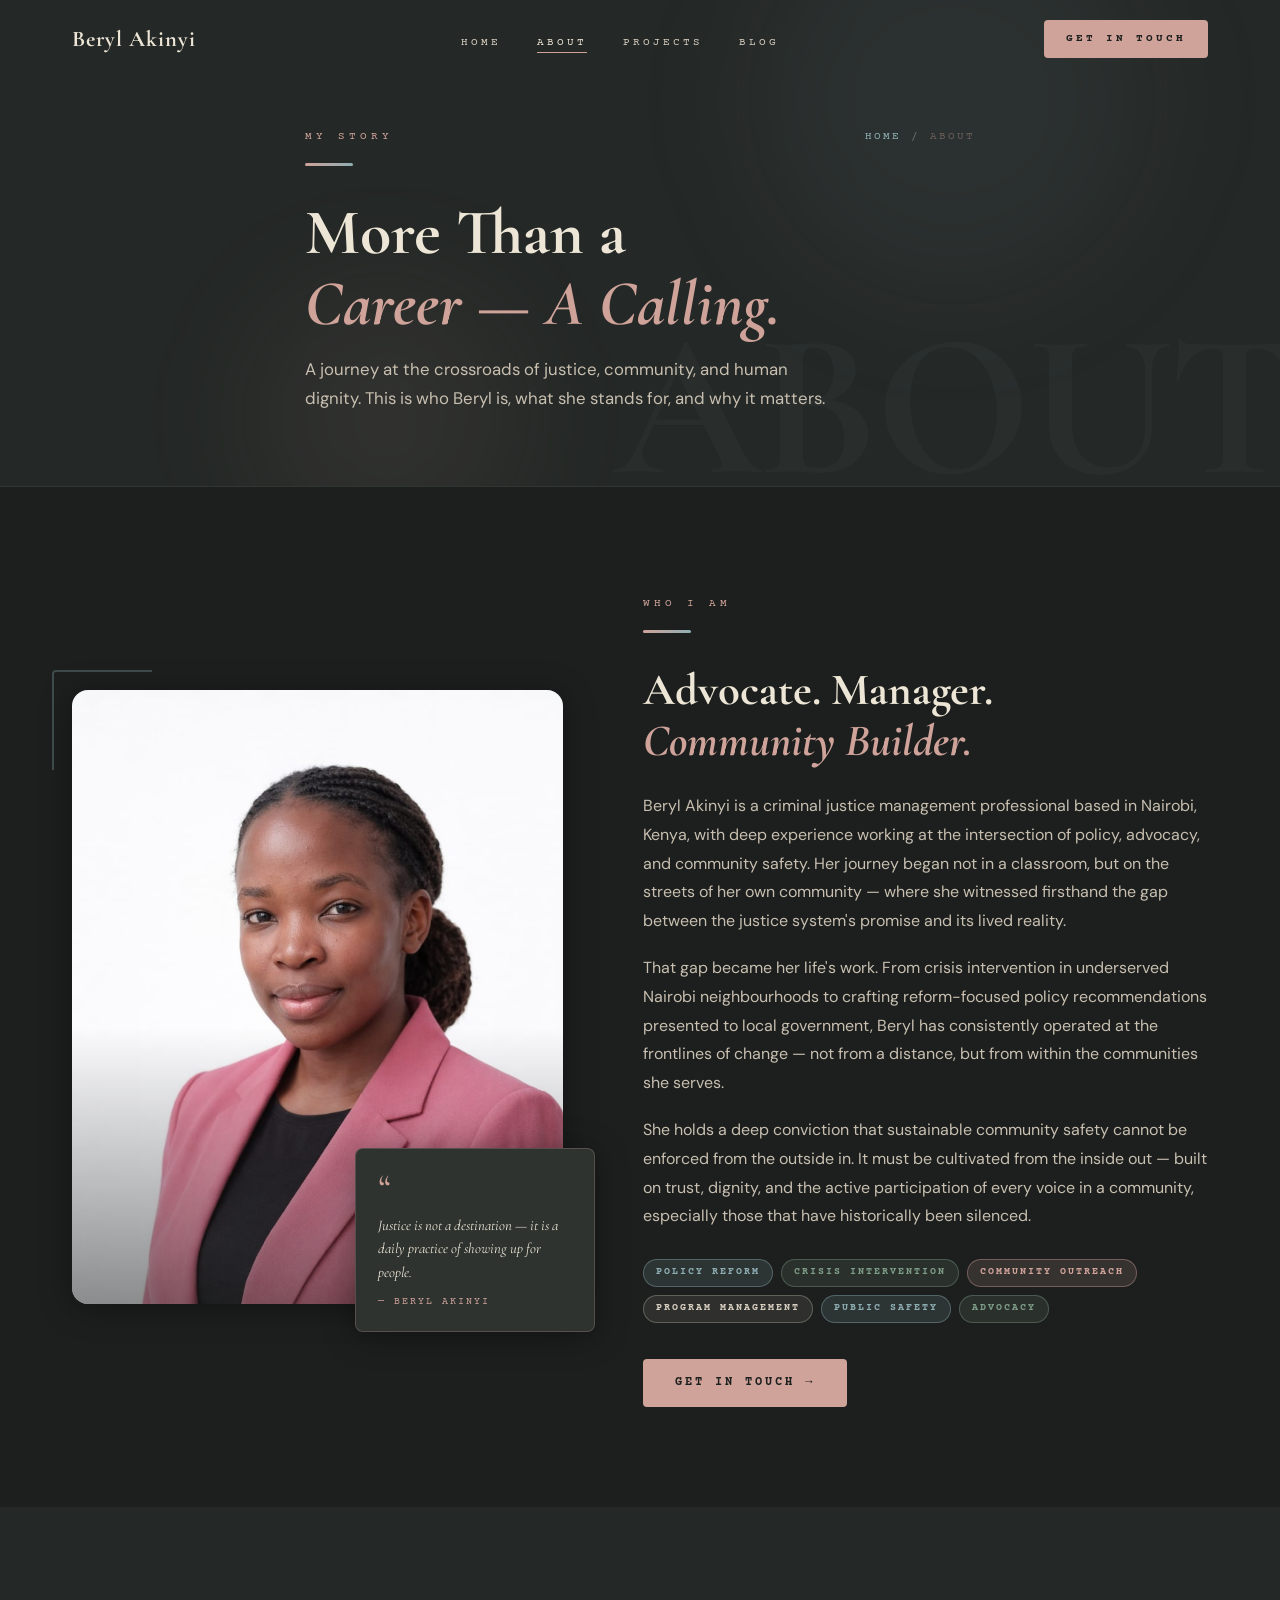
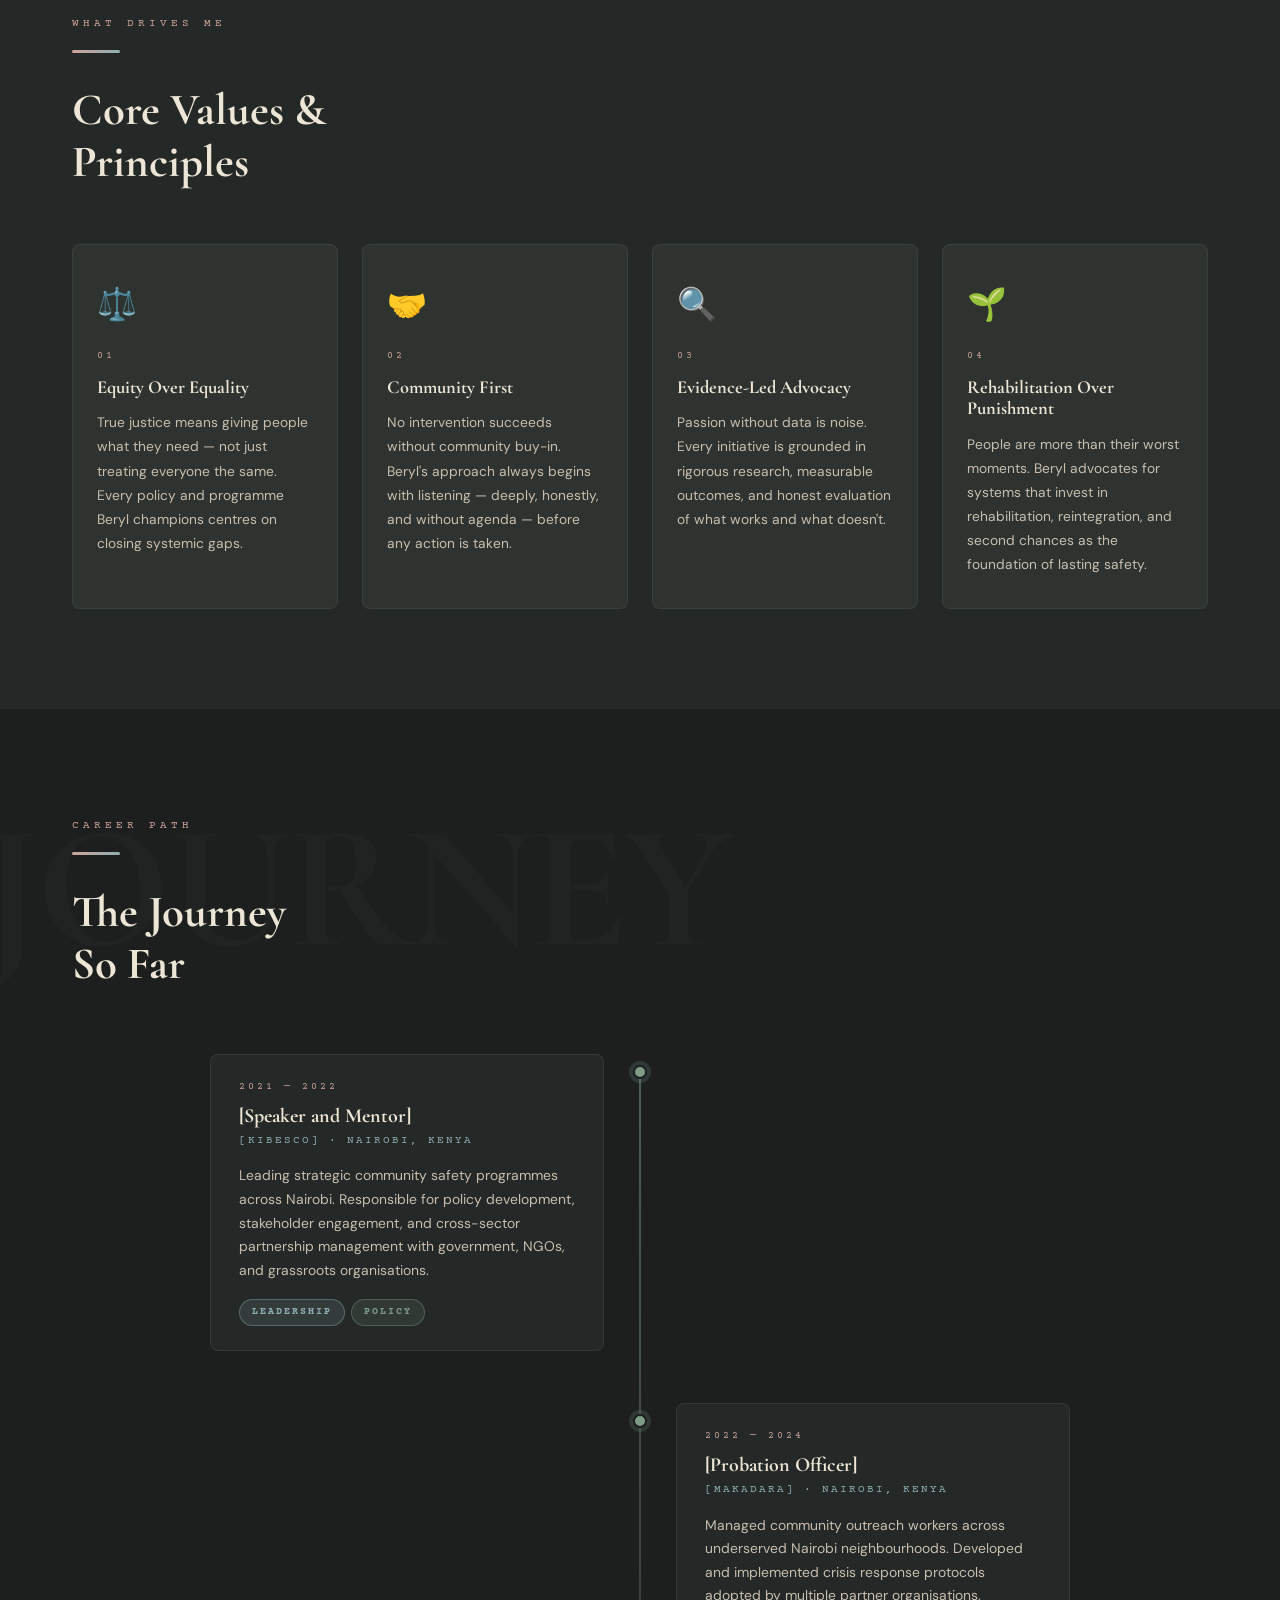
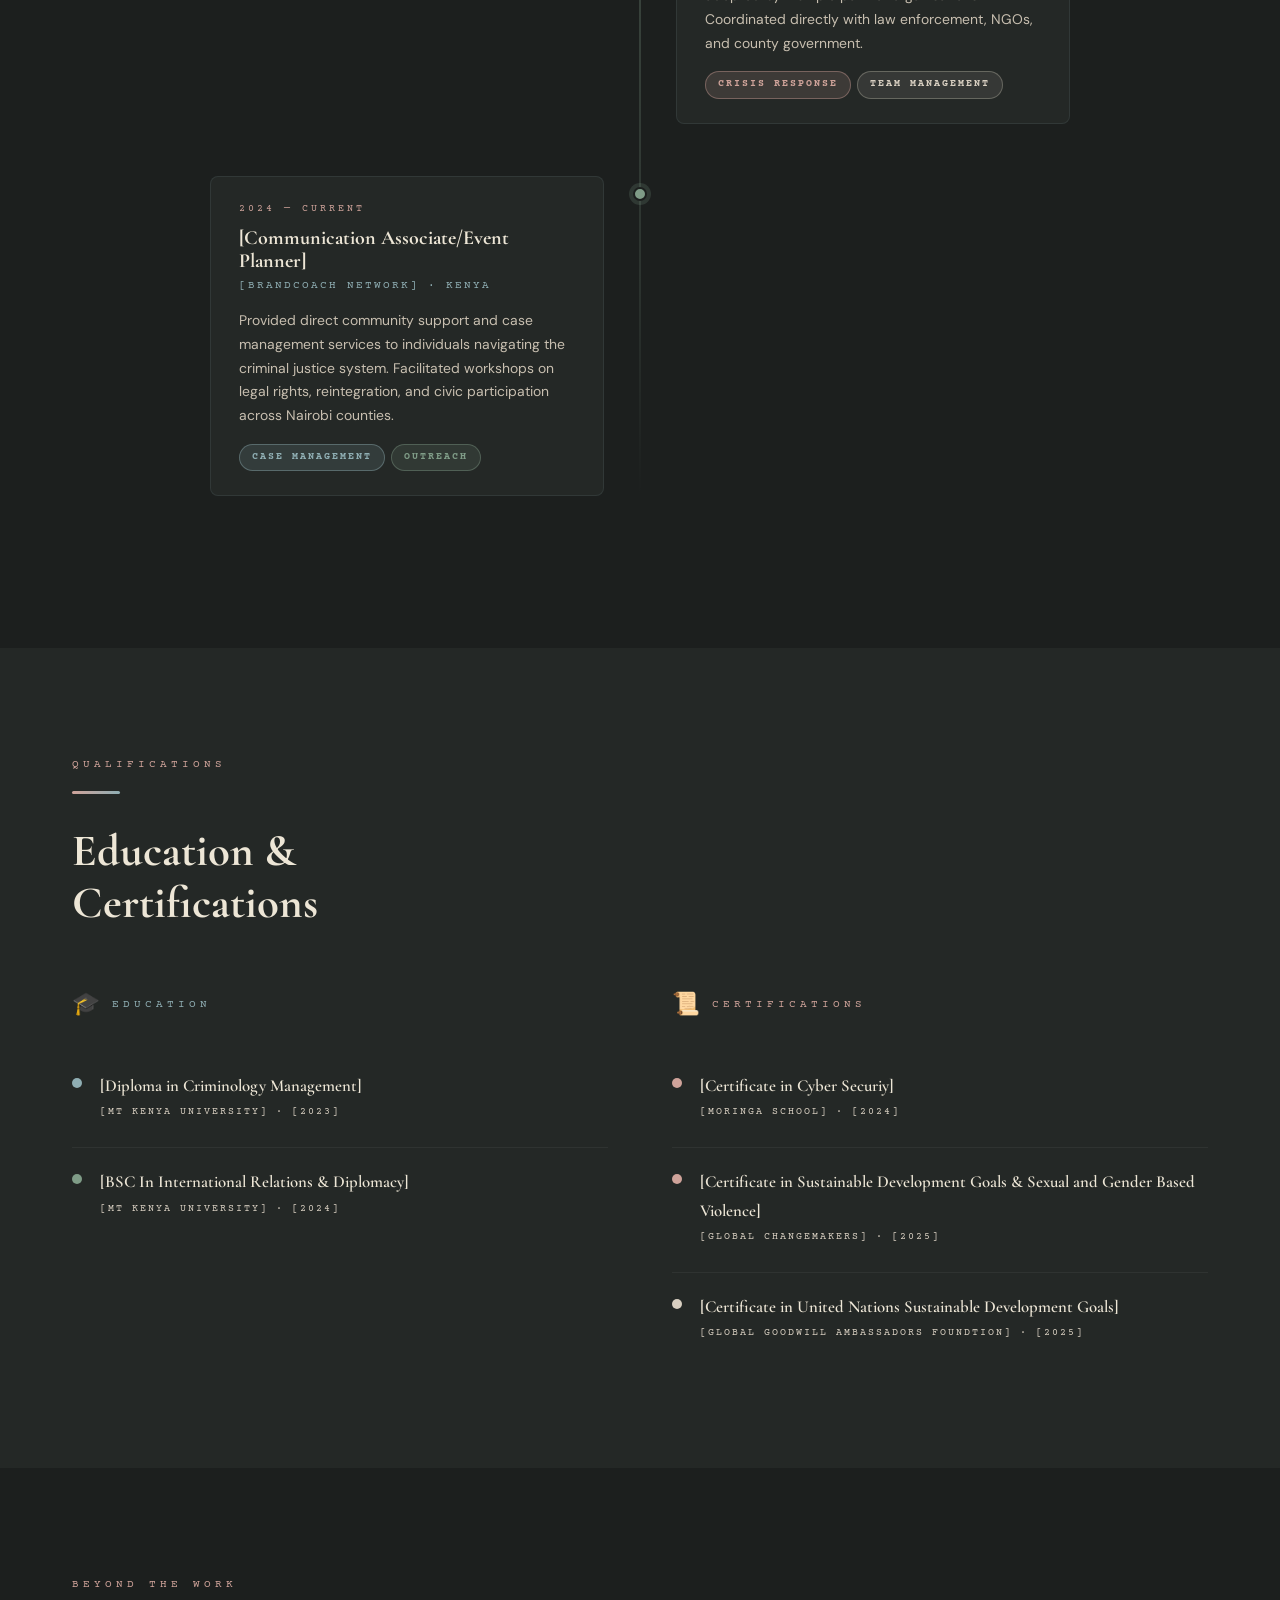
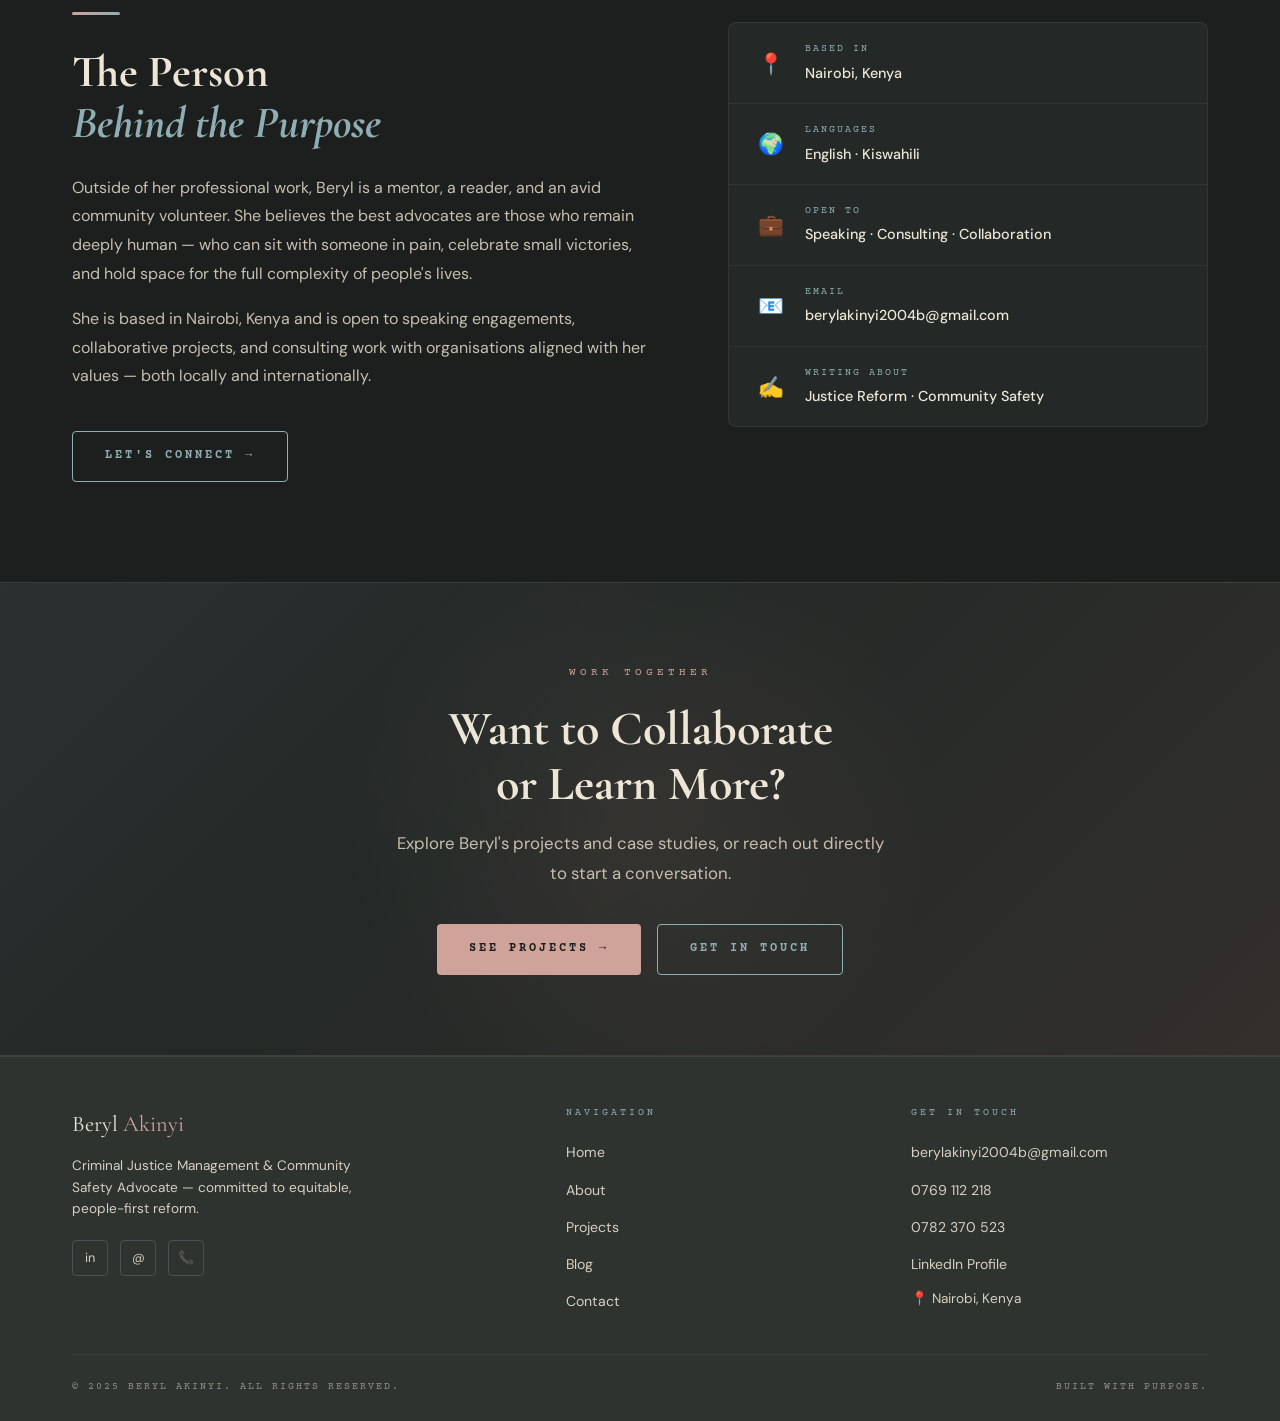
==== about.html @ 9bac338c "first commit" ====
<!DOCTYPE html>
<html lang="en">
<head>
  <meta charset="UTF-8" />
  <meta name="viewport" content="width=device-width, initial-scale=1.0"/>
  <title>About — Beryl Akinyi | Criminal Justice & Community Safety Advocate</title>
  <meta name="description" content="Learn about Beryl Akinyi — her story, mission, values, career journey, and dedication to criminal justice reform and community safety in Kenya."/>
  <link rel="stylesheet" href="style.css" />
  <link rel="stylesheet" href="about.css" />
</head>
<body>

  <nav class="navbar" id="navbar">
    <div class="container">
      <div class="navbar__inner">
        <a href="index.html" class="navbar__logo">Beryl Akinyi</a>
        <ul class="navbar__links">
          <li><a href="index.html">Home</a></li>
          <li><a href="about.html" class="active">About</a></li>
          <li><a href="projects.html">Projects</a></li>
          <li><a href="blog.html">Blog</a></li>
        </ul>
        <a href="contact.html" class="navbar__cta">Get In Touch</a>
        <div class="navbar__hamburger" id="hamburger" aria-label="Toggle menu">
          <span></span><span></span><span></span>
        </div>
      </div>
      <ul class="navbar__mobile" id="mobileMenu">
        <li><a href="index.html">Home</a></li>
        <li><a href="about.html">About</a></li>
        <li><a href="projects.html">Projects</a></li>
        <li><a href="blog.html">Blog</a></li>
        <li><a href="contact.html">Contact</a></li>
      </ul>
    </div>
  </nav>

  <!-- PAGE HERO -->
  <section class="page-hero">
    <div class="page-hero__bg-text" aria-hidden="true">ABOUT</div>
    <div class="container">
      <div class="page-hero__inner">
        <div class="page-hero__content">
          <span class="label">My Story</span>
          <div class="section-divider"></div>
          <h1 class="page-hero__title">More Than a<br/><em>Career — A Calling.</em></h1>
          <p class="page-hero__subtitle">A journey at the crossroads of justice, community, and human dignity. This is who Beryl is, what she stands for, and why it matters.</p>
        </div>
        <div class="page-hero__breadcrumb">
          <a href="index.html">Home</a>
          <span>/</span>
          <span class="active">About</span>
        </div>
      </div>
    </div>
    <div class="page-hero__orb page-hero__orb--1" aria-hidden="true"></div>
    <div class="page-hero__orb page-hero__orb--2" aria-hidden="true"></div>
  </section>

  <!-- BIO INTRO -->
  <section class="bio-intro">
    <div class="container">
      <div class="bio-intro__inner">
        <div class="bio-intro__visual reveal">
          <div class="bio-intro__img-wrap">
            <img src="Beryl.jpeg" alt="Beryl Akinyi — Criminal Justice & Community Safety Advocate" />
            <div class="bio-intro__img-overlay"></div>
          </div>
          <div class="bio-intro__quote-card">
            <div class="bio-intro__quote-icon">&ldquo;</div>
            <p>Justice is not a destination — it is a daily practice of showing up for people.</p>
            <div class="bio-intro__quote-attr">— Beryl Akinyi</div>
          </div>
          <div class="bio-intro__corner-accent" aria-hidden="true"></div>
        </div>

        <div class="bio-intro__text reveal reveal--delay-1">
          <span class="label">Who I Am</span>
          <div class="section-divider"></div>
          <h2>Advocate. Manager.<br/><em>Community Builder.</em></h2>
          <p>Beryl Akinyi is a criminal justice management professional based in Nairobi, Kenya, with deep experience working at the intersection of policy, advocacy, and community safety. Her journey began not in a classroom, but on the streets of her own community — where she witnessed firsthand the gap between the justice system's promise and its lived reality.</p>
          <p>That gap became her life's work. From crisis intervention in underserved Nairobi neighbourhoods to crafting reform-focused policy recommendations presented to local government, Beryl has consistently operated at the frontlines of change — not from a distance, but from within the communities she serves.</p>
          <p>She holds a deep conviction that sustainable community safety cannot be enforced from the outside in. It must be cultivated from the inside out — built on trust, dignity, and the active participation of every voice in a community, especially those that have historically been silenced.</p>
          <div class="bio-intro__tags">
            <span class="badge badge--blue">Policy Reform</span>
            <span class="badge badge--sage">Crisis Intervention</span>
            <span class="badge badge--rose">Community Outreach</span>
            <span class="badge badge--warm">Program Management</span>
            <span class="badge badge--blue">Public Safety</span>
            <span class="badge badge--sage">Advocacy</span>
          </div>
          <a href="contact.html" class="btn btn--primary">Get In Touch &rarr;</a>
        </div>
      </div>
    </div>
  </section>

  <!-- VALUES -->
  <section class="values-section">
    <div class="container">
      <div class="values-section__header reveal">
        <span class="label">What Drives Me</span>
        <div class="section-divider"></div>
        <h2>Core Values &amp;<br/>Principles</h2>
      </div>
      <div class="values-grid">
        <div class="value-card reveal">
          <div class="value-card__icon">⚖️</div>
          <div class="value-card__num">01</div>
          <h3 class="value-card__title">Equity Over Equality</h3>
          <p class="value-card__desc">True justice means giving people what they need — not just treating everyone the same. Every policy and programme Beryl champions centres on closing systemic gaps.</p>
        </div>
        <div class="value-card reveal reveal--delay-1">
          <div class="value-card__icon">🤝</div>
          <div class="value-card__num">02</div>
          <h3 class="value-card__title">Community First</h3>
          <p class="value-card__desc">No intervention succeeds without community buy-in. Beryl's approach always begins with listening — deeply, honestly, and without agenda — before any action is taken.</p>
        </div>
        <div class="value-card reveal reveal--delay-2">
          <div class="value-card__icon">🔍</div>
          <div class="value-card__num">03</div>
          <h3 class="value-card__title">Evidence-Led Advocacy</h3>
          <p class="value-card__desc">Passion without data is noise. Every initiative is grounded in rigorous research, measurable outcomes, and honest evaluation of what works and what doesn't.</p>
        </div>
        <div class="value-card reveal reveal--delay-3">
          <div class="value-card__icon">🌱</div>
          <div class="value-card__num">04</div>
          <h3 class="value-card__title">Rehabilitation Over Punishment</h3>
          <p class="value-card__desc">People are more than their worst moments. Beryl advocates for systems that invest in rehabilitation, reintegration, and second chances as the foundation of lasting safety.</p>
        </div>
      </div>
    </div>
  </section>

  <!-- TIMELINE -->
  <section class="timeline-section">
    <div class="timeline-section__bg-text" aria-hidden="true">JOURNEY</div>
    <div class="container">
      <div class="timeline-section__header reveal">
        <span class="label">Career Path</span>
        <div class="section-divider"></div>
        <h2>The Journey<br/>So Far</h2>
      </div>
      <div class="timeline">
        <div class="timeline__item timeline__item--left reveal">
          <div class="timeline__dot"></div>
          <div class="timeline__card">
            <div class="timeline__year">2021 — 2022</div>
            <h3 class="timeline__role">[Speaker and Mentor]</h3>
            <div class="timeline__org">[KIBESCO] · Nairobi, Kenya</div>
            <p class="timeline__desc">Leading strategic community safety programmes across Nairobi. Responsible for policy development, stakeholder engagement, and cross-sector partnership management with government, NGOs, and grassroots organisations.</p>
            <div class="timeline__tags">
              <span class="badge badge--blue">Leadership</span>
              <span class="badge badge--sage">Policy</span>
            </div>
          </div>
        </div>
        <div class="timeline__item timeline__item--right reveal reveal--delay-1">
          <div class="timeline__dot"></div>
          <div class="timeline__card">
            <div class="timeline__year">2022 — 2024</div>
            <h3 class="timeline__role">[Probation Officer]</h3>
            <div class="timeline__org">[Makadara] · Nairobi, Kenya</div>
            <p class="timeline__desc">Managed community outreach workers across underserved Nairobi neighbourhoods. Developed and implemented crisis response protocols adopted by multiple partner organisations. Coordinated directly with law enforcement, NGOs, and county government.</p>
            <div class="timeline__tags">
              <span class="badge badge--rose">Crisis Response</span>
              <span class="badge badge--warm">Team Management</span>
            </div>
          </div>
        </div>
        <div class="timeline__item timeline__item--left reveal">
          <div class="timeline__dot"></div>
          <div class="timeline__card">
            <div class="timeline__year">2024 — current</div>
            <h3 class="timeline__role">[Communication Associate/Event Planner]</h3>
            <div class="timeline__org">[Brandcoach Network] · Kenya</div>
            <p class="timeline__desc">Provided direct community support and case management services to individuals navigating the criminal justice system. Facilitated workshops on legal rights, reintegration, and civic participation across Nairobi counties.</p>
            <div class="timeline__tags">
              <span class="badge badge--blue">Case Management</span>
              <span class="badge badge--sage">Outreach</span>
            </div>
          </div>
        </div>
      </div>
    </div>
  </section>

  <!-- EDUCATION & CERTIFICATIONS -->
  <section class="credentials-section">
    <div class="container">
      <div class="credentials-section__header reveal">
        <span class="label">Qualifications</span>
        <div class="section-divider"></div>
        <h2>Education &amp;<br/>Certifications</h2>
      </div>
      <div class="credentials-grid">
        <div class="credentials-col reveal">
          <div class="credentials-col__heading">
            <span class="credentials-col__icon">🎓</span>
            <span class="label label--blue">Education</span>
          </div>
          <div class="credentials-list">
            <div class="credential-item">
              <div class="credential-item__dot" style="background:var(--steel-blue)"></div>
              <div>
                <div class="credential-item__title">[Diploma in Criminology Management]</div>
                <div class="credential-item__sub">[Mt Kenya University] &middot; [2023]</div>
              </div>
            </div>
            <div class="credential-item">
              <div class="credential-item__dot" style="background:var(--sage)"></div>
              <div>
                <div class="credential-item__title">[BSC In International Relations & Diplomacy]</div>
                <div class="credential-item__sub">[Mt Kenya University] &middot; [2024]</div>
              </div>
            </div>
          </div>
        </div>
        <div class="credentials-col reveal reveal--delay-1">
          <div class="credentials-col__heading">
            <span class="credentials-col__icon">📜</span>
            <span class="label label--rose">Certifications</span>
          </div>
          <div class="credentials-list">
            <div class="credential-item">
              <div class="credential-item__dot" style="background:var(--dusty-rose)"></div>
              <div>
                <div class="credential-item__title">[Certificate in Cyber Securiy]</div>
                <div class="credential-item__sub">[Moringa School] &middot; [2024]</div>
              </div>
            </div>
            <div class="credential-item">
              <div class="credential-item__dot" style="background:var(--dusty-rose)"></div>
              <div>
                <div class="credential-item__title">[Certificate in Sustainable Development Goals & Sexual and Gender Based Violence]</div>
                <div class="credential-item__sub">[Global Changemakers] &middot; [2025]</div>
              </div>
            </div>
            <div class="credential-item">
              <div class="credential-item__dot" style="background:var(--warm-gray)"></div>
              <div>
                <div class="credential-item__title">[Certificate in United Nations Sustainable Development Goals]</div>
                <div class="credential-item__sub">[Global Goodwill Ambassadors Foundtion] &middot; [2025]</div>
              </div>
            </div>
          </div>
        </div>
      </div>
    </div>
  </section>

  <!-- PERSONAL -->
  <section class="personal-section">
    <div class="container">
      <div class="personal-section__inner">
        <div class="personal-section__text reveal">
          <span class="label">Beyond the Work</span>
          <div class="section-divider"></div>
          <h2>The Person<br/><em>Behind the Purpose</em></h2>
          <p>Outside of her professional work, Beryl is a mentor, a reader, and an avid community volunteer. She believes the best advocates are those who remain deeply human — who can sit with someone in pain, celebrate small victories, and hold space for the full complexity of people's lives.</p>
          <p>She is based in Nairobi, Kenya and is open to speaking engagements, collaborative projects, and consulting work with organisations aligned with her values — both locally and internationally.</p>
          <a href="contact.html" class="btn btn--outline" style="margin-top:24px;">Let's Connect &rarr;</a>
        </div>
        <div class="personal-section__facts reveal reveal--delay-1">
          <div class="fact-item">
            <div class="fact-item__emoji">📍</div>
            <div>
              <div class="fact-item__label">Based In</div>
              <div class="fact-item__value">Nairobi, Kenya</div>
            </div>
          </div>
          <div class="fact-item">
            <div class="fact-item__emoji">🌍</div>
            <div>
              <div class="fact-item__label">Languages</div>
              <div class="fact-item__value">English · Kiswahili</div>
            </div>
          </div>
          <div class="fact-item">
            <div class="fact-item__emoji">💼</div>
            <div>
              <div class="fact-item__label">Open To</div>
              <div class="fact-item__value">Speaking · Consulting · Collaboration</div>
            </div>
          </div>
          <div class="fact-item">
            <div class="fact-item__emoji">📧</div>
            <div>
              <div class="fact-item__label">Email</div>
              <div class="fact-item__value">berylakinyi2004b@gmail.com</div>
            </div>
          </div>
          <div class="fact-item">
            <div class="fact-item__emoji">✍️</div>
            <div>
              <div class="fact-item__label">Writing About</div>
              <div class="fact-item__value">Justice Reform · Community Safety</div>
            </div>
          </div>
        </div>
      </div>
    </div>
  </section>

  
  <section class="cta-banner">
    <div class="container">
      <div class="reveal">
        <span class="label" style="display:block; margin-bottom:20px;">Work Together</span>
        <h2>Want to Collaborate<br/>or Learn More?</h2>
        <p>Explore Beryl's projects and case studies, or reach out directly to start a conversation.</p>
        <div class="cta-banner__actions">
          <a href="projects.html" class="btn btn--primary">See Projects &rarr;</a>
          <a href="contact.html" class="btn btn--outline">Get In Touch</a>
        </div>
      </div>
    </div>
  </section>

  <!-- FOOTER -->
  <footer class="footer">
    <div class="container">
      <div class="footer__inner">
        <div>
          <div class="footer__brand-name">Beryl <span style="color:var(--dusty-rose)">Akinyi</span></div>
          <p class="footer__brand-tagline">Criminal Justice Management &amp; Community Safety Advocate — committed to equitable, people-first reform.</p>
          <div class="footer__socials">
            <a href="https://linkedin.com/in/beryl-akinyi-a3930429b" target="_blank" rel="noopener" class="footer__social-link" aria-label="LinkedIn">in</a>
            <a href="mailto:berylakinyi2004b@gmail.com" class="footer__social-link" aria-label="Email">@</a>
            <a href="tel:+254769112218" class="footer__social-link" aria-label="Phone">📞</a>
          </div>
        </div>
        <div>
          <div class="footer__col-title">Navigation</div>
          <ul class="footer__links">
            <li><a href="index.html">Home</a></li>
            <li><a href="about.html">About</a></li>
            <li><a href="projects.html">Projects</a></li>
            <li><a href="blog.html">Blog</a></li>
            <li><a href="contact.html">Contact</a></li>
          </ul>
        </div>
        <div>
          <div class="footer__col-title">Get In Touch</div>
          <ul class="footer__links">
            <li><a href="mailto:berylakinyi2004b@gmail.com">berylakinyi2004b@gmail.com</a></li>
            <li><a href="tel:+254769112218">0769 112 218</a></li>
            <li><a href="tel:+254782370523">0782 370 523</a></li>
            <li><a href="https://linkedin.com/in/beryl-akinyi-a3930429b" target="_blank" rel="noopener">LinkedIn Profile</a></li>
            <li style="color:var(--warm-gray); font-size:0.85rem;">📍 Nairobi, Kenya</li>
          </ul>
        </div>
      </div>
      <div class="footer__bottom">
        <span class="footer__copy">&copy; 2025 Beryl Akinyi. All Rights Reserved.</span>
        <span class="footer__copy">Built with purpose.</span>
      </div>
    </div>
  </footer>

  <script src="script.js"></script>
</body>
</html>
---- style.css ----
@import url('https://fonts.googleapis.com/css2?family=Cormorant+Garamond:ital,wght@0,400;0,600;0,700;1,400;1,600&family=DM+Sans:wght@300;400;500;600&family=Courier+Prime:wght@400;700&display=swap');


:root {
  --steel-blue:  #8faeb3;
  --sage:        #7f9c87;
  --linen:       #ede6d6;
  --warm-gray:   #d8cfc1;
  --dusty-rose:  #cfa39a;
  --dark:        #1c1f1e;
  --dark-2:      #242826;
  --dark-3:      #2e3330;
  --text-body:   #c8bfb0;
  --text-light:  #ede6d6;
  --white:       #ffffff;

  --font-display: 'Cormorant Garamond', Georgia, serif;
  --font-body:    'DM Sans', sans-serif;
  --font-mono:    'Courier Prime', monospace;

  --radius-sm:   4px;
  --radius-md:   8px;
  --radius-lg:   16px;

  --shadow-card: 0 4px 32px rgba(0,0,0,0.35);
  --shadow-hover: 0 12px 48px rgba(0,0,0,0.5);

  --transition: all 0.3s cubic-bezier(0.4, 0, 0.2, 1);
  --transition-slow: all 0.6s cubic-bezier(0.4, 0, 0.2, 1);
}


*, *::before, *::after {
  box-sizing: border-box;
  margin: 0;
  padding: 0;
}

html {
  scroll-behavior: smooth;
  font-size: 16px;
}

body {
  font-family: var(--font-body);
  background-color: var(--dark);
  color: var(--text-body);
  line-height: 1.7;
  overflow-x: hidden;
}

img {
  max-width: 100%;
  display: block;
}

a {
  color: inherit;
  text-decoration: none;
}

ul {
  list-style: none;
}


h1, h2, h3, h4 {
  font-family: var(--font-display);
  color: var(--text-light);
  line-height: 1.15;
  font-weight: 700;
}

h1 { font-size: clamp(2.8rem, 6vw, 5rem); }
h2 { font-size: clamp(2rem, 4vw, 3rem); }
h3 { font-size: clamp(1.3rem, 2.5vw, 1.8rem); }
h4 { font-size: 1.1rem; }

p {
  font-size: 1rem;
  color: var(--text-body);
  line-height: 1.8;
}

.label {
  font-family: var(--font-mono);
  font-size: 0.7rem;
  letter-spacing: 4px;
  text-transform: uppercase;
  color: var(--dusty-rose);
}

.label--blue  { color: var(--steel-blue); }
.label--sage  { color: var(--sage); }
.label--rose  { color: var(--dusty-rose); }


.container {
  max-width: 1200px;
  margin: 0 auto;
  padding: 0 32px;
}

section {
  padding: 100px 0;
}


.btn {
  display: inline-flex;
  align-items: center;
  gap: 8px;
  padding: 14px 32px;
  border-radius: var(--radius-sm);
  font-family: var(--font-mono);
  font-size: 0.75rem;
  letter-spacing: 3px;
  text-transform: uppercase;
  font-weight: 700;
  cursor: pointer;
  transition: var(--transition);
  border: none;
  outline: none;
}

.btn--primary {
  background: var(--dusty-rose);
  color: var(--dark);
}
.btn--primary:hover {
  background: #c4907f;
  transform: translateY(-2px);
  box-shadow: 0 8px 24px rgba(207,163,154,0.35);
}

.btn--outline {
  background: transparent;
  color: var(--steel-blue);
  border: 1.5px solid var(--steel-blue);
}
.btn--outline:hover {
  background: rgba(143,174,179,0.1);
  transform: translateY(-2px);
  box-shadow: 0 8px 24px rgba(143,174,179,0.2);
}

.btn--ghost {
  background: transparent;
  color: var(--warm-gray);
  border: 1px solid rgba(216,207,193,0.3);
}
.btn--ghost:hover {
  border-color: var(--warm-gray);
  color: var(--linen);
}


.badge {
  display: inline-block;
  padding: 4px 12px;
  border-radius: 20px;
  font-family: var(--font-mono);
  font-size: 0.65rem;
  letter-spacing: 2px;
  text-transform: uppercase;
  font-weight: 700;
}
.badge--blue  { background: rgba(143,174,179,0.15); color: var(--steel-blue); border: 1px solid rgba(143,174,179,0.4); }
.badge--sage  { background: rgba(127,156,135,0.15); color: var(--sage);       border: 1px solid rgba(127,156,135,0.4); }
.badge--rose  { background: rgba(207,163,154,0.15); color: var(--dusty-rose); border: 1px solid rgba(207,163,154,0.4); }
.badge--warm  { background: rgba(216,207,193,0.1);  color: var(--warm-gray);  border: 1px solid rgba(216,207,193,0.3); }


.section-divider {
  width: 48px;
  height: 3px;
  background: linear-gradient(90deg, var(--dusty-rose), var(--steel-blue));
  margin: 16px 0 32px;
  border-radius: 2px;
}


.navbar {
  position: fixed;
  top: 0;
  left: 0;
  right: 0;
  z-index: 1000;
  padding: 20px 0;
  transition: var(--transition);
}

.navbar.scrolled {
  background: rgba(28,31,30,0.95);
  backdrop-filter: blur(16px);
  -webkit-backdrop-filter: blur(16px);
  padding: 14px 0;
  border-bottom: 1px solid rgba(143,174,179,0.12);
  box-shadow: 0 4px 32px rgba(0,0,0,0.3);
}

.navbar__inner {
  display: flex;
  align-items: center;
  justify-content: space-between;
}

.navbar__logo {
  font-family: var(--font-display);
  font-size: 1.4rem;
  font-weight: 700;
  color: var(--linen);
  letter-spacing: 1px;
}

.navbar__logo span {
  color: var(--dusty-rose);
}

.navbar__links {
  display: flex;
  align-items: center;
  gap: 36px;
}

.navbar__links a {
  font-family: var(--font-mono);
  font-size: 0.7rem;
  letter-spacing: 3px;
  text-transform: uppercase;
  color: var(--warm-gray);
  transition: var(--transition);
  position: relative;
}

.navbar__links a::after {
  content: '';
  position: absolute;
  bottom: -4px;
  left: 0;
  width: 0;
  height: 1px;
  background: var(--dusty-rose);
  transition: var(--transition);
}

.navbar__links a:hover,
.navbar__links a.active {
  color: var(--linen);
}

.navbar__links a:hover::after,
.navbar__links a.active::after {
  width: 100%;
}

.navbar__cta {
  font-family: var(--font-mono);
  font-size: 0.68rem;
  letter-spacing: 3px;
  text-transform: uppercase;
  color: var(--dark);
  background: var(--dusty-rose);
  padding: 10px 22px;
  border-radius: var(--radius-sm);
  transition: var(--transition);
  font-weight: 700;
}

.navbar__cta:hover {
  background: #c4907f;
  transform: translateY(-1px);
}


.navbar__hamburger {
  display: none;
  flex-direction: column;
  gap: 5px;
  cursor: pointer;
  padding: 4px;
}
.navbar__hamburger span {
  display: block;
  width: 24px;
  height: 2px;
  background: var(--linen);
  border-radius: 2px;
  transition: var(--transition);
}


.navbar__mobile {
  display: none;
  flex-direction: column;
  gap: 0;
  padding: 16px 0;
  border-top: 1px solid rgba(143,174,179,0.12);
  margin-top: 14px;
}

.navbar__mobile a {
  font-family: var(--font-mono);
  font-size: 0.75rem;
  letter-spacing: 3px;
  text-transform: uppercase;
  color: var(--warm-gray);
  padding: 14px 0;
  border-bottom: 1px solid rgba(255,255,255,0.05);
  transition: var(--transition);
}

.navbar__mobile a:hover { color: var(--linen); padding-left: 8px; }


.hero {
  min-height: 100vh;
  display: flex;
  align-items: center;
  position: relative;
  overflow: hidden;
  padding-top: 80px;
}


.hero::before {
  content: '';
  position: absolute;
  inset: 0;
  background:
    radial-gradient(ellipse 80% 60% at 70% 50%, rgba(143,174,179,0.12) 0%, transparent 60%),
    radial-gradient(ellipse 50% 80% at 30% 20%, rgba(127,156,135,0.08) 0%, transparent 50%),
    radial-gradient(ellipse 40% 40% at 80% 80%, rgba(207,163,154,0.1) 0%, transparent 50%),
    var(--dark);
  z-index: 0;
}


.hero::after {
  content: '';
  position: absolute;
  inset: 0;
  background-image: url("data:image/svg+xml,%3Csvg viewBox='0 0 256 256' xmlns='http://www.w3.org/2000/svg'%3E%3Cfilter id='noise'%3E%3CfeTurbulence type='fractalNoise' baseFrequency='0.9' numOctaves='4' stitchTiles='stitch'/%3E%3C/filter%3E%3Crect width='100%25' height='100%25' filter='url(%23noise)' opacity='0.04'/%3E%3C/svg%3E");
  opacity: 0.4;
  z-index: 0;
  pointer-events: none;
}

.hero__inner {
  display: grid;
  grid-template-columns: 1fr 1fr;
  align-items: center;
  gap: 64px;
  position: relative;
  z-index: 1;
  width: 100%;
}


.hero__content {
  animation: fadeSlideUp 0.9s ease both;
}

.hero__eyebrow {
  display: flex;
  align-items: center;
  gap: 12px;
  margin-bottom: 24px;
}

.hero__eyebrow-line {
  width: 40px;
  height: 1px;
  background: var(--dusty-rose);
}

.hero__name {
  font-family: var(--font-display);
  font-size: clamp(3rem, 6.5vw, 5.5rem);
  font-weight: 700;
  color: var(--linen);
  line-height: 1.05;
  margin-bottom: 12px;
  letter-spacing: -1px;
}

.hero__name em {
  font-style: italic;
  color: var(--dusty-rose);
}

.hero__title {
  font-family: var(--font-display);
  font-size: clamp(1rem, 2vw, 1.35rem);
  font-weight: 400;
  font-style: italic;
  color: var(--steel-blue);
  margin-bottom: 28px;
  letter-spacing: 0.5px;
}

.hero__desc {
  font-size: 1rem;
  color: var(--text-body);
  line-height: 1.85;
  max-width: 480px;
  margin-bottom: 40px;
}

.hero__actions {
  display: flex;
  gap: 16px;
  flex-wrap: wrap;
  margin-bottom: 48px;
}

.hero__stats {
  display: flex;
  gap: 36px;
  padding-top: 36px;
  border-top: 1px solid rgba(143,174,179,0.15);
}

.hero__stat-number {
  font-family: var(--font-display);
  font-size: 2rem;
  font-weight: 700;
  color: var(--linen);
  line-height: 1;
}

.hero__stat-label {
  font-family: var(--font-mono);
  font-size: 0.65rem;
  letter-spacing: 2px;
  color: var(--warm-gray);
  text-transform: uppercase;
  margin-top: 4px;
}


.hero__image-wrap {
  position: relative;
  animation: fadeSlideRight 1s 0.2s ease both;
}


.hero__image-wrap::before {
  content: '';
  position: absolute;
  top: -24px;
  right: -24px;
  width: 85%;
  height: 85%;
  border: 1.5px solid rgba(143,174,179,0.25);
  border-radius: var(--radius-lg);
  z-index: 0;
}


.hero__image-wrap::after {
  content: '';
  position: absolute;
  bottom: -32px;
  left: -32px;
  width: 70%;
  height: 70%;
  background: radial-gradient(ellipse, rgba(207,163,154,0.25) 0%, transparent 70%);
  z-index: 0;
  filter: blur(32px);
}

.hero__img-frame {
  position: relative;
  z-index: 1;
  border-radius: var(--radius-lg);
  overflow: hidden;
  aspect-ratio: 4/5;
  background: linear-gradient(
    135deg,
    rgba(143,174,179,0.3) 0%,
    rgba(127,156,135,0.2) 30%,
    rgba(207,163,154,0.25) 70%,
    rgba(143,174,179,0.15) 100%
  );
  box-shadow:
    0 32px 80px rgba(0,0,0,0.5),
    inset 0 0 0 1px rgba(255,255,255,0.06);
}

.hero__img-frame img {
  width: 100%;
  height: 100%;
  object-fit: cover;
  object-position: center top;
  mix-blend-mode: luminosity;
  opacity: 0.92;
  transition: var(--transition-slow);
}

.hero__img-frame:hover img {
  opacity: 1;
  mix-blend-mode: normal;
  transform: scale(1.02);
}


.hero__img-overlay {
  position: absolute;
  inset: 0;
  background: linear-gradient(
    to bottom,
    transparent 50%,
    rgba(28,31,30,0.6) 100%
  );
  z-index: 2;
  pointer-events: none;
}


.hero__card {
  position: absolute;
  bottom: 32px;
  left: -40px;
  z-index: 3;
  background: rgba(28,31,30,0.88);
  backdrop-filter: blur(20px);
  -webkit-backdrop-filter: blur(20px);
  border: 1px solid rgba(143,174,179,0.2);
  border-radius: var(--radius-md);
  padding: 16px 20px;
  min-width: 200px;
  box-shadow: var(--shadow-card);
  animation: fadeSlideUp 1s 0.5s ease both;
}

.hero__card-label {
  font-family: var(--font-mono);
  font-size: 0.6rem;
  letter-spacing: 3px;
  color: var(--dusty-rose);
  text-transform: uppercase;
  margin-bottom: 6px;
}

.hero__card-value {
  font-family: var(--font-display);
  font-size: 1.1rem;
  color: var(--linen);
  font-weight: 600;
}


.hero__badge-float {
  position: absolute;
  top: 24px;
  right: -20px;
  z-index: 3;
  background: var(--sage);
  color: var(--dark);
  font-family: var(--font-mono);
  font-size: 0.6rem;
  letter-spacing: 2px;
  text-transform: uppercase;
  font-weight: 700;
  padding: 8px 14px;
  border-radius: var(--radius-sm);
  box-shadow: 0 4px 20px rgba(127,156,135,0.4);
  animation: fadeSlideRight 1s 0.7s ease both;
}


.hero__scroll {
  position: absolute;
  bottom: 32px;
  left: 50%;
  transform: translateX(-50%);
  display: flex;
  flex-direction: column;
  align-items: center;
  gap: 8px;
  z-index: 2;
  animation: fadeIn 1s 1.2s ease both;
}

.hero__scroll span {
  font-family: var(--font-mono);
  font-size: 0.6rem;
  letter-spacing: 3px;
  color: var(--warm-gray);
  text-transform: uppercase;
  opacity: 0.6;
}

.hero__scroll-line {
  width: 1px;
  height: 48px;
  background: linear-gradient(to bottom, var(--steel-blue), transparent);
  animation: scrollPulse 2s ease-in-out infinite;
}


.about-preview {
  background: var(--dark-2);
  position: relative;
  overflow: hidden;
}

.about-preview::before {
  content: 'ABOUT';
  position: absolute;
  top: 40px;
  right: -20px;
  font-family: var(--font-display);
  font-size: 10rem;
  font-weight: 700;
  color: rgba(143,174,179,0.04);
  pointer-events: none;
  user-select: none;
  letter-spacing: -4px;
}

.about-preview__inner {
  display: grid;
  grid-template-columns: 1fr 1.2fr;
  gap: 80px;
  align-items: center;
}

.about-preview__img {
  position: relative;
}

.about-preview__img-box {
  border-radius: var(--radius-md);
  overflow: hidden;
  aspect-ratio: 3/4;
  background: linear-gradient(160deg, rgba(143,174,179,0.2), rgba(127,156,135,0.15), rgba(207,163,154,0.2));
  box-shadow: var(--shadow-card);
}

.about-preview__img-box img {
  width: 100%;
  height: 100%;
  object-fit: cover;
}

.about-preview__accent {
  position: absolute;
  bottom: -20px;
  right: -20px;
  width: 120px;
  height: 120px;
  border: 2px solid rgba(207,163,154,0.3);
  border-radius: var(--radius-md);
  z-index: -1;
}

.about-preview__content .label {
  margin-bottom: 16px;
}

.about-preview__content h2 {
  margin-bottom: 8px;
}

.about-preview__content p {
  margin-bottom: 20px;
}

.about-preview__tags {
  display: flex;
  flex-wrap: wrap;
  gap: 8px;
  margin: 24px 0 36px;
}


.stats-band {
  background: var(--dark-3);
  padding: 60px 0;
  border-top: 1px solid rgba(143,174,179,0.1);
  border-bottom: 1px solid rgba(143,174,179,0.1);
}

.stats-band__grid {
  display: grid;
  grid-template-columns: repeat(4, 1fr);
  gap: 40px;
  text-align: center;
}

.stats-band__item {
  position: relative;
}

.stats-band__item:not(:last-child)::after {
  content: '';
  position: absolute;
  right: 0;
  top: 20%;
  height: 60%;
  width: 1px;
  background: rgba(143,174,179,0.15);
}

.stats-band__number {
  font-family: var(--font-display);
  font-size: 3.2rem;
  font-weight: 700;
  color: var(--linen);
  line-height: 1;
  margin-bottom: 8px;
}

.stats-band__number span {
  color: var(--dusty-rose);
}

.stats-band__label {
  font-family: var(--font-mono);
  font-size: 0.65rem;
  letter-spacing: 3px;
  color: var(--warm-gray);
  text-transform: uppercase;
}


.featured-work {
  background: var(--dark);
}

.section-header {
  display: flex;
  align-items: flex-end;
  justify-content: space-between;
  margin-bottom: 56px;
  gap: 24px;
  flex-wrap: wrap;
}

.section-header__left .label {
  margin-bottom: 12px;
}

.project-grid {
  display: grid;
  grid-template-columns: 1.4fr 1fr;
  grid-template-rows: auto auto;
  gap: 24px;
}

.project-card {
  background: var(--dark-2);
  border: 1px solid rgba(143,174,179,0.1);
  border-radius: var(--radius-md);
  overflow: hidden;
  transition: var(--transition);
  cursor: pointer;
  position: relative;
}

.project-card:hover {
  border-color: rgba(143,174,179,0.3);
  transform: translateY(-4px);
  box-shadow: var(--shadow-hover);
}

.project-card--featured {
  grid-row: span 2;
}

.project-card__thumb {
  height: 220px;
  position: relative;
  overflow: hidden;
}

.project-card--featured .project-card__thumb {
  height: 320px;
}

.project-card__thumb-bg {
  width: 100%;
  height: 100%;
  display: flex;
  align-items: center;
  justify-content: center;
  font-size: 3rem;
  transition: var(--transition-slow);
}

.project-card:hover .project-card__thumb-bg {
  transform: scale(1.06);
}

.project-card__body {
  padding: 24px;
}

.project-card__meta {
  display: flex;
  align-items: center;
  gap: 10px;
  margin-bottom: 12px;
}

.project-card__title {
  font-family: var(--font-display);
  font-size: 1.3rem;
  color: var(--linen);
  font-weight: 700;
  margin-bottom: 10px;
  transition: var(--transition);
}

.project-card:hover .project-card__title {
  color: var(--steel-blue);
}

.project-card__desc {
  font-size: 0.88rem;
  color: var(--text-body);
  line-height: 1.7;
  margin-bottom: 16px;
}

.project-card__link {
  font-family: var(--font-mono);
  font-size: 0.68rem;
  letter-spacing: 3px;
  color: var(--dusty-rose);
  text-transform: uppercase;
  display: flex;
  align-items: center;
  gap: 8px;
  transition: var(--transition);
}

.project-card__link:hover {
  gap: 14px;
}


.blog-preview {
  background: var(--dark-2);
  position: relative;
}

.blog-preview::after {
  content: 'BLOG';
  position: absolute;
  bottom: -20px;
  left: -10px;
  font-family: var(--font-display);
  font-size: 9rem;
  font-weight: 700;
  color: rgba(127,156,135,0.04);
  pointer-events: none;
  user-select: none;
}

.blog-grid {
  display: grid;
  grid-template-columns: repeat(3, 1fr);
  gap: 24px;
}

.blog-card {
  background: var(--dark-3);
  border: 1px solid rgba(143,174,179,0.1);
  border-radius: var(--radius-md);
  overflow: hidden;
  transition: var(--transition);
}

.blog-card:hover {
  border-color: rgba(207,163,154,0.3);
  transform: translateY(-4px);
  box-shadow: var(--shadow-hover);
}

.blog-card__thumb {
  height: 160px;
  display: flex;
  align-items: center;
  justify-content: center;
  font-size: 2.4rem;
  position: relative;
  overflow: hidden;
}

.blog-card__body {
  padding: 20px;
}

.blog-card__meta {
  display: flex;
  justify-content: space-between;
  align-items: center;
  margin-bottom: 12px;
}

.blog-card__date {
  font-family: var(--font-mono);
  font-size: 0.62rem;
  letter-spacing: 2px;
  color: var(--warm-gray);
  text-transform: uppercase;
}

.blog-card__title {
  font-family: var(--font-display);
  font-size: 1.15rem;
  color: var(--linen);
  font-weight: 700;
  margin-bottom: 10px;
  line-height: 1.3;
  transition: var(--transition);
}

.blog-card:hover .blog-card__title {
  color: var(--steel-blue);
}

.blog-card__excerpt {
  font-size: 0.84rem;
  color: var(--text-body);
  line-height: 1.65;
  margin-bottom: 16px;
}

.blog-card__read {
  font-family: var(--font-mono);
  font-size: 0.62rem;
  letter-spacing: 3px;
  color: var(--dusty-rose);
  text-transform: uppercase;
  display: flex;
  align-items: center;
  gap: 6px;
  transition: var(--transition);
}

.blog-card:hover .blog-card__read {
  gap: 12px;
}


.skills-band {
  background: var(--dark);
  padding: 80px 0;
}

.skills-band__grid {
  display: grid;
  grid-template-columns: 1fr 1fr;
  gap: 64px;
  align-items: start;
}

.skill-item {
  margin-bottom: 20px;
}

.skill-item__top {
  display: flex;
  justify-content: space-between;
  align-items: center;
  margin-bottom: 8px;
}

.skill-item__name {
  font-family: var(--font-body);
  font-size: 0.9rem;
  color: var(--linen);
  font-weight: 500;
}

.skill-item__pct {
  font-family: var(--font-mono);
  font-size: 0.7rem;
  color: var(--warm-gray);
  letter-spacing: 1px;
}

.skill-item__bar {
  height: 4px;
  background: rgba(255,255,255,0.08);
  border-radius: 2px;
  overflow: hidden;
}

.skill-item__fill {
  height: 100%;
  border-radius: 2px;
  background: linear-gradient(90deg, var(--sage), var(--steel-blue));
  transition: width 1.2s cubic-bezier(0.4, 0, 0.2, 1);
  width: 0;
}


.cta-banner {
  background: linear-gradient(
    135deg,
    rgba(143,174,179,0.12) 0%,
    rgba(127,156,135,0.08) 40%,
    rgba(207,163,154,0.12) 100%
  );
  border-top: 1px solid rgba(143,174,179,0.15);
  border-bottom: 1px solid rgba(207,163,154,0.15);
  padding: 80px 0;
  text-align: center;
  position: relative;
  overflow: hidden;
}

.cta-banner::before {
  content: '';
  position: absolute;
  top: 50%;
  left: 50%;
  transform: translate(-50%, -50%);
  width: 600px;
  height: 600px;
  background: radial-gradient(circle, rgba(207,163,154,0.08) 0%, transparent 70%);
  pointer-events: none;
}

.cta-banner h2 {
  margin-bottom: 16px;
}

.cta-banner p {
  max-width: 500px;
  margin: 0 auto 36px;
  font-size: 1.05rem;
}

.cta-banner__actions {
  display: flex;
  gap: 16px;
  justify-content: center;
  flex-wrap: wrap;
}


.footer {
  background: var(--dark-3);
  border-top: 1px solid rgba(143,174,179,0.1);
  padding: 48px 0 24px;
}

.footer__inner {
  display: grid;
  grid-template-columns: 1.5fr 1fr 1fr;
  gap: 48px;
  padding-bottom: 40px;
  border-bottom: 1px solid rgba(255,255,255,0.06);
  margin-bottom: 24px;
}

.footer__brand-name {
  font-family: var(--font-display);
  font-size: 1.4rem;
  color: var(--linen);
  margin-bottom: 12px;
}

.footer__brand-tagline {
  font-size: 0.85rem;
  color: var(--warm-gray);
  line-height: 1.6;
  max-width: 280px;
  margin-bottom: 20px;
}

.footer__socials {
  display: flex;
  gap: 12px;
}

.footer__social-link {
  width: 36px;
  height: 36px;
  border: 1px solid rgba(143,174,179,0.25);
  border-radius: var(--radius-sm);
  display: flex;
  align-items: center;
  justify-content: center;
  font-size: 0.8rem;
  color: var(--warm-gray);
  transition: var(--transition);
}

.footer__social-link:hover {
  border-color: var(--steel-blue);
  color: var(--steel-blue);
  background: rgba(143,174,179,0.08);
}

.footer__col-title {
  font-family: var(--font-mono);
  font-size: 0.65rem;
  letter-spacing: 3px;
  text-transform: uppercase;
  color: var(--steel-blue);
  margin-bottom: 16px;
}

.footer__links {
  display: flex;
  flex-direction: column;
  gap: 10px;
}

.footer__links a {
  font-size: 0.88rem;
  color: var(--warm-gray);
  transition: var(--transition);
}

.footer__links a:hover {
  color: var(--linen);
  padding-left: 4px;
}

.footer__bottom {
  display: flex;
  justify-content: space-between;
  align-items: center;
  flex-wrap: wrap;
  gap: 12px;
}

.footer__copy {
  font-family: var(--font-mono);
  font-size: 0.65rem;
  letter-spacing: 2px;
  color: var(--warm-gray);
  opacity: 0.6;
  text-transform: uppercase;
}


@keyframes fadeSlideUp {
  from { opacity: 0; transform: translateY(32px); }
  to   { opacity: 1; transform: translateY(0); }
}

@keyframes fadeSlideRight {
  from { opacity: 0; transform: translateX(32px); }
  to   { opacity: 1; transform: translateX(0); }
}

@keyframes fadeIn {
  from { opacity: 0; }
  to   { opacity: 1; }
}

@keyframes scrollPulse {
  0%, 100% { opacity: 0.4; transform: scaleY(1); }
  50%       { opacity: 1;   transform: scaleY(1.15); }
}


.reveal {
  opacity: 0;
  transform: translateY(28px);
  transition: opacity 0.7s ease, transform 0.7s ease;
}

.reveal.visible {
  opacity: 1;
  transform: translateY(0);
}

.reveal--delay-1 { transition-delay: 0.1s; }
.reveal--delay-2 { transition-delay: 0.2s; }
.reveal--delay-3 { transition-delay: 0.3s; }


@media (max-width: 1024px) {
  .hero__inner {
    gap: 40px;
  }

  .project-grid {
    grid-template-columns: 1fr 1fr;
  }
  .project-card--featured {
    grid-row: auto;
    grid-column: span 2;
  }

  .about-preview__inner {
    grid-template-columns: 1fr 1fr;
    gap: 48px;
  }

  .stats-band__grid {
    grid-template-columns: repeat(2, 1fr);
    gap: 24px;
  }
  .stats-band__item:nth-child(2)::after { display: none; }
}

@media (max-width: 768px) {
  section { padding: 72px 0; }

  .container { padding: 0 20px; }

  .navbar__links,
  .navbar__cta { display: none; }

  .navbar__hamburger { display: flex; }

  .navbar__mobile.open { display: flex; }

  .hero__inner {
    grid-template-columns: 1fr;
    gap: 48px;
    text-align: center;
  }

  .hero__eyebrow { justify-content: center; }
  .hero__desc    { margin: 0 auto 40px; }
  .hero__actions { justify-content: center; }
  .hero__stats   { justify-content: center; }

  .hero__image-wrap { order: -1; max-width: 340px; margin: 0 auto; }
  .hero__card { left: 0; bottom: 20px; }
  .hero__badge-float { right: 0; }

  .about-preview__inner {
    grid-template-columns: 1fr;
  }

  .project-grid {
    grid-template-columns: 1fr;
  }
  .project-card--featured { grid-column: auto; }

  .blog-grid {
    grid-template-columns: 1fr;
  }

  .skills-band__grid {
    grid-template-columns: 1fr;
    gap: 40px;
  }

  .footer__inner {
    grid-template-columns: 1fr;
    gap: 32px;
  }

  .stats-band__grid {
    grid-template-columns: repeat(2, 1fr);
  }

  .section-header {
    flex-direction: column;
    align-items: flex-start;
  }
}

@media (max-width: 480px) {
  h1 { font-size: 2.4rem; }
  .hero__stats { flex-direction: column; gap: 20px; }
  .blog-grid { grid-template-columns: 1fr; }
  .stats-band__grid { grid-template-columns: 1fr; }
  .stats-band__item::after { display: none; }
}

.page-hero {
  min-height: 46vh;
  display: flex;
  align-items: flex-end;
  padding-top: 120px;
  padding-bottom: 72px;
  position: relative;
  overflow: hidden;
  background: var(--dark-2);
  border-bottom: 1px solid rgba(143,174,179,0.1);
}

.page-hero__bg-text {
  position: absolute;
  bottom: -24px;
  right: -16px;
  font-family: var(--font-display);
  font-size: clamp(6rem, 16vw, 14rem);
  font-weight: 700;
  color: rgba(143,174,179,0.05);
  letter-spacing: -4px;
  line-height: 1;
  pointer-events: none;
  user-select: none;
}

.page-hero__inner {
  display: flex;
  align-items: flex-end;
  justify-content: space-between;
  gap: 40px;
  flex-wrap: wrap;
  position: relative;
  z-index: 1;
}

.page-hero__content {
  animation: fadeSlideUp 0.8s ease both;
}

.page-hero__title {
  font-size: clamp(2.4rem, 5vw, 4rem);
  color: var(--linen);
  line-height: 1.1;
  margin-top: 8px;
  margin-bottom: 16px;
}

.page-hero__title em {
  font-style: italic;
  color: var(--dusty-rose);
}

.page-hero__subtitle {
  max-width: 520px;
  font-size: 1.05rem;
  color: var(--text-body);
  line-height: 1.75;
}

.page-hero__breadcrumb {
  display: flex;
  align-items: center;
  gap: 10px;
  font-family: var(--font-mono);
  font-size: 0.68rem;
  letter-spacing: 2px;
  text-transform: uppercase;
  color: var(--warm-gray);
  white-space: nowrap;
  align-self: flex-start;
  margin-top: 8px;
  animation: fadeIn 0.8s 0.3s ease both;
}

.page-hero__breadcrumb a {
  color: var(--steel-blue);
  transition: var(--transition);
}
.page-hero__breadcrumb a:hover { color: var(--linen); }
.page-hero__breadcrumb .active { color: var(--dusty-rose); }
.page-hero__breadcrumb span { opacity: 0.4; }


.page-hero__orb {
  position: absolute;
  border-radius: 50%;
  pointer-events: none;
  filter: blur(60px);
}
.page-hero__orb--1 {
  width: 400px; height: 400px;
  background: rgba(143,174,179,0.07);
  top: -100px; right: 10%;
}
.page-hero__orb--2 {
  width: 260px; height: 260px;
  background: rgba(207,163,154,0.08);
  bottom: -60px; left: 20%;
}



.bio-intro {
  padding: 100px 0;
  background: var(--dark);
}

.bio-intro__inner {
  display: grid;
  grid-template-columns: 1fr 1.15fr;
  gap: 80px;
  align-items: center;
}


.bio-intro__visual {
  position: relative;
}

.bio-intro__img-wrap {
  border-radius: var(--radius-lg);
  overflow: hidden;
  aspect-ratio: 4/5;
  background: linear-gradient(160deg,
    rgba(143,174,179,0.25),
    rgba(127,156,135,0.15),
    rgba(207,163,154,0.2)
  );
  box-shadow: var(--shadow-card);
  position: relative;
}

.bio-intro__img-wrap img {
  width: 100%;
  height: 100%;
  object-fit: cover;
  object-position: center top;
}

.bio-intro__img-overlay {
  position: absolute;
  inset: 0;
  background: linear-gradient(to bottom, transparent 55%, rgba(28,31,30,0.5) 100%);
}


.bio-intro__quote-card {
  position: absolute;
  bottom: -28px;
  right: -32px;
  background: var(--dark-3);
  border: 1px solid rgba(207,163,154,0.25);
  border-radius: var(--radius-md);
  padding: 20px 22px;
  max-width: 240px;
  box-shadow: var(--shadow-card);
  z-index: 2;
}

.bio-intro__quote-icon {
  font-family: var(--font-display);
  font-size: 2.4rem;
  color: var(--dusty-rose);
  line-height: 1;
  margin-bottom: 6px;
}

.bio-intro__quote-card p {
  font-family: var(--font-display);
  font-style: italic;
  font-size: 0.92rem;
  color: var(--linen);
  line-height: 1.6;
  margin-bottom: 10px;
}

.bio-intro__quote-attr {
  font-family: var(--font-mono);
  font-size: 0.6rem;
  letter-spacing: 2px;
  color: var(--dusty-rose);
  text-transform: uppercase;
}


.bio-intro__corner-accent {
  position: absolute;
  top: -20px;
  left: -20px;
  width: 100px;
  height: 100px;
  border-top: 2px solid rgba(143,174,179,0.3);
  border-left: 2px solid rgba(143,174,179,0.3);
  border-radius: var(--radius-sm) 0 0 0;
  z-index: 0;
}


.bio-intro__text h2 {
  font-size: clamp(1.8rem, 3.5vw, 2.8rem);
  margin-bottom: 24px;
}

.bio-intro__text h2 em {
  font-style: italic;
  color: var(--dusty-rose);
}

.bio-intro__text p {
  margin-bottom: 18px;
}

.bio-intro__tags {
  display: flex;
  flex-wrap: wrap;
  gap: 8px;
  margin: 28px 0 36px;
}



.values-section {
  background: var(--dark-2);
  padding: 100px 0;
}

.values-section__header {
  margin-bottom: 56px;
}

.values-section__header h2 {
  font-size: clamp(1.8rem, 3.5vw, 2.8rem);
}

.values-grid {
  display: grid;
  grid-template-columns: repeat(4, 1fr);
  gap: 24px;
}

.value-card {
  background: var(--dark-3);
  border: 1px solid rgba(143,174,179,0.1);
  border-radius: var(--radius-md);
  padding: 32px 24px;
  position: relative;
  overflow: hidden;
  transition: var(--transition);
}

.value-card:hover {
  border-color: rgba(143,174,179,0.3);
  transform: translateY(-4px);
  box-shadow: var(--shadow-hover);
}


.value-card::before {
  content: '';
  position: absolute;
  top: 0;
  left: 0;
  right: 0;
  height: 2px;
  background: linear-gradient(90deg, var(--steel-blue), var(--sage));
  transform: scaleX(0);
  transform-origin: left;
  transition: transform 0.4s ease;
}

.value-card:hover::before {
  transform: scaleX(1);
}

.value-card__icon {
  font-size: 2rem;
  margin-bottom: 16px;
}

.value-card__num {
  font-family: var(--font-mono);
  font-size: 0.65rem;
  letter-spacing: 3px;
  color: var(--dusty-rose);
  margin-bottom: 12px;
}

.value-card__title {
  font-family: var(--font-display);
  font-size: 1.15rem;
  color: var(--linen);
  margin-bottom: 12px;
  font-weight: 700;
}

.value-card__desc {
  font-size: 0.86rem;
  color: var(--text-body);
  line-height: 1.75;
}



.timeline-section {
  background: var(--dark);
  padding: 100px 0;
  position: relative;
  overflow: hidden;
}

.timeline-section__bg-text {
  position: absolute;
  top: 30px;
  left: -20px;
  font-family: var(--font-display);
  font-size: clamp(5rem, 14vw, 11rem);
  font-weight: 700;
  color: rgba(127,156,135,0.04);
  letter-spacing: -4px;
  pointer-events: none;
  user-select: none;
}

.timeline-section__header {
  margin-bottom: 64px;
}

.timeline-section__header h2 {
  font-size: clamp(1.8rem, 3.5vw, 2.8rem);
}

.timeline {
  position: relative;
  max-width: 860px;
  margin: 0 auto;
}


.timeline::before {
  content: '';
  position: absolute;
  top: 12px;
  bottom: 0;
  left: 50%;
  transform: translateX(-50%);
  width: 1px;
  background: linear-gradient(to bottom,
    var(--sage),
    rgba(127,156,135,0.3) 80%,
    transparent
  );
}

.timeline__item {
  display: flex;
  width: 100%;
  margin-bottom: 52px;
  position: relative;
}


.timeline__dot {
  position: absolute;
  top: 18px;
  left: 50%;
  transform: translate(-50%, -50%);
  width: 14px;
  height: 14px;
  border-radius: 50%;
  background: var(--sage);
  border: 2px solid var(--dark);
  box-shadow: 0 0 0 4px rgba(127,156,135,0.2);
  z-index: 2;
  transition: var(--transition);
}

.timeline__item:hover .timeline__dot {
  background: var(--dusty-rose);
  box-shadow: 0 0 0 6px rgba(207,163,154,0.25);
}


.timeline__item--left {
  justify-content: flex-start;
  padding-right: calc(50% + 36px);
}


.timeline__item--right {
  justify-content: flex-end;
  padding-left: calc(50% + 36px);
}

.timeline__card {
  background: var(--dark-2);
  border: 1px solid rgba(143,174,179,0.12);
  border-radius: var(--radius-md);
  padding: 24px 28px;
  width: 100%;
  transition: var(--transition);
}

.timeline__card:hover {
  border-color: rgba(143,174,179,0.3);
  box-shadow: var(--shadow-card);
}

.timeline__year {
  font-family: var(--font-mono);
  font-size: 0.65rem;
  letter-spacing: 3px;
  color: var(--dusty-rose);
  text-transform: uppercase;
  margin-bottom: 8px;
}

.timeline__role {
  font-family: var(--font-display);
  font-size: 1.25rem;
  color: var(--linen);
  font-weight: 700;
  margin-bottom: 4px;
}

.timeline__org {
  font-family: var(--font-mono);
  font-size: 0.68rem;
  letter-spacing: 2px;
  color: var(--steel-blue);
  text-transform: uppercase;
  margin-bottom: 14px;
}

.timeline__desc {
  font-size: 0.87rem;
  color: var(--text-body);
  line-height: 1.7;
  margin-bottom: 16px;
}

.timeline__tags {
  display: flex;
  flex-wrap: wrap;
  gap: 6px;
}



.credentials-section {
  background: var(--dark-2);
  padding: 100px 0;
}

.credentials-section__header {
  margin-bottom: 56px;
}

.credentials-section__header h2 {
  font-size: clamp(1.8rem, 3.5vw, 2.8rem);
}

.credentials-grid {
  display: grid;
  grid-template-columns: 1fr 1fr;
  gap: 64px;
}

.credentials-col__heading {
  display: flex;
  align-items: center;
  gap: 12px;
  margin-bottom: 28px;
}

.credentials-col__icon {
  font-size: 1.4rem;
}

.credentials-list {
  display: flex;
  flex-direction: column;
  gap: 0;
}

.credential-item {
  display: flex;
  gap: 18px;
  align-items: flex-start;
  padding: 20px 0;
  border-bottom: 1px solid rgba(255,255,255,0.05);
}

.credential-item:last-child {
  border-bottom: none;
}

.credential-item__dot {
  width: 10px;
  height: 10px;
  border-radius: 50%;
  margin-top: 6px;
  flex-shrink: 0;
}

.credential-item__title {
  font-family: var(--font-display);
  font-size: 1.05rem;
  color: var(--linen);
  font-weight: 600;
  margin-bottom: 4px;
}

.credential-item__sub {
  font-family: var(--font-mono);
  font-size: 0.62rem;
  letter-spacing: 2px;
  color: var(--warm-gray);
  text-transform: uppercase;
  margin-bottom: 6px;
}

.credential-item__note {
  font-size: 0.82rem;
  color: var(--text-body);
  line-height: 1.6;
}



.personal-section {
  background: var(--dark);
  padding: 100px 0;
}

.personal-section__inner {
  display: grid;
  grid-template-columns: 1.2fr 1fr;
  gap: 80px;
  align-items: center;
}

.personal-section__text h2 {
  font-size: clamp(1.8rem, 3.5vw, 2.8rem);
  margin-bottom: 24px;
}

.personal-section__text h2 em {
  font-style: italic;
  color: var(--steel-blue);
}

.personal-section__text p {
  margin-bottom: 16px;
}


.personal-section__facts {
  display: flex;
  flex-direction: column;
  gap: 0;
  background: var(--dark-2);
  border: 1px solid rgba(143,174,179,0.1);
  border-radius: var(--radius-md);
  overflow: hidden;
}

.fact-item {
  display: flex;
  align-items: center;
  gap: 16px;
  padding: 18px 24px;
  border-bottom: 1px solid rgba(255,255,255,0.05);
  transition: var(--transition);
}

.fact-item:last-child {
  border-bottom: none;
}

.fact-item:hover {
  background: rgba(143,174,179,0.05);
}

.fact-item__emoji {
  font-size: 1.3rem;
  flex-shrink: 0;
  width: 36px;
  text-align: center;
}

.fact-item__label {
  font-family: var(--font-mono);
  font-size: 0.6rem;
  letter-spacing: 2px;
  color: var(--steel-blue);
  text-transform: uppercase;
  margin-bottom: 3px;
}

.fact-item__value {
  font-size: 0.9rem;
  color: var(--linen);
  font-weight: 500;
}



@media (max-width: 1024px) {
  .values-grid {
    grid-template-columns: repeat(2, 1fr);
  }

  .bio-intro__inner {
    grid-template-columns: 1fr 1fr;
    gap: 48px;
  }
}

@media (max-width: 768px) {
  .page-hero__inner {
    flex-direction: column;
    align-items: flex-start;
    gap: 20px;
  }

  .bio-intro__inner {
    grid-template-columns: 1fr;
    gap: 56px;
  }

  .bio-intro__quote-card {
    right: 0;
    bottom: -20px;
    max-width: 200px;
  }

  .values-grid {
    grid-template-columns: 1fr 1fr;
  }

  
  .timeline::before {
    left: 16px;
  }

  .timeline__dot {
    left: 16px;
  }

  .timeline__item--left,
  .timeline__item--right {
    justify-content: flex-start;
    padding-left: 48px;
    padding-right: 0;
  }

  .credentials-grid {
    grid-template-columns: 1fr;
    gap: 40px;
  }

  .personal-section__inner {
    grid-template-columns: 1fr;
    gap: 40px;
  }
}

@media (max-width: 480px) {
  .values-grid {
    grid-template-columns: 1fr;
  }
}

.contact-hero {
  min-height: 54vh;
  display: flex;
  align-items: center;
  padding-top: 120px;
  padding-bottom: 80px;
  background: var(--dark-2);
  position: relative;
  overflow: hidden;
  border-bottom: 1px solid rgba(143,174,179,0.1);
}

.contact-hero__bg-text {
  position: absolute;
  bottom: -32px;
  right: -24px;
  font-family: var(--font-display);
  font-size: clamp(5rem, 15vw, 13rem);
  font-weight: 700;
  color: rgba(207,163,154,0.05);
  letter-spacing: -4px;
  pointer-events: none;
  user-select: none;
  line-height: 1;
}


.contact-hero__orb {
  position: absolute;
  border-radius: 50%;
  pointer-events: none;
  filter: blur(70px);
}
.contact-hero__orb--1 {
  width: 500px; height: 500px;
  background: rgba(143,174,179,0.06);
  top: -160px; right: 5%;
}
.contact-hero__orb--2 {
  width: 300px; height: 300px;
  background: rgba(207,163,154,0.07);
  bottom: -100px; left: 15%;
}
.contact-hero__orb--3 {
  width: 200px; height: 200px;
  background: rgba(127,156,135,0.06);
  top: 20%; left: 40%;
}

.contact-hero__inner {
  display: grid;
  grid-template-columns: 1.1fr 1fr;
  gap: 72px;
  align-items: center;
  position: relative;
  z-index: 1;
  width: 100%;
}

.contact-hero__content {
  animation: fadeSlideUp 0.8s ease both;
}

.contact-hero__title {
  font-size: clamp(2.2rem, 4.5vw, 3.8rem);
  color: var(--linen);
  line-height: 1.1;
  margin-top: 8px;
  margin-bottom: 20px;
}

.contact-hero__title em {
  font-style: italic;
  color: var(--dusty-rose);
}

.contact-hero__desc {
  max-width: 480px;
  font-size: 1.02rem;
  color: var(--text-body);
  line-height: 1.8;
  margin-bottom: 28px;
}


.contact-hero__availability {
  display: inline-flex;
  align-items: center;
  gap: 10px;
  background: rgba(127,156,135,0.12);
  border: 1px solid rgba(127,156,135,0.3);
  border-radius: 30px;
  padding: 8px 18px;
  font-family: var(--font-mono);
  font-size: 0.68rem;
  letter-spacing: 2px;
  color: var(--sage);
  text-transform: uppercase;
}

.contact-hero__availability-dot {
  width: 8px;
  height: 8px;
  border-radius: 50%;
  background: var(--sage);
  flex-shrink: 0;
  animation: availPulse 2s ease-in-out infinite;
}

@keyframes availPulse {
  0%, 100% { box-shadow: 0 0 0 0 rgba(127,156,135,0.5); }
  50%       { box-shadow: 0 0 0 6px rgba(127,156,135,0); }
}


.contact-hero__cards {
  display: flex;
  flex-direction: column;
  gap: 14px;
  animation: fadeSlideRight 0.9s 0.2s ease both;
}

.contact-quick-card {
  display: flex;
  align-items: center;
  gap: 16px;
  background: var(--dark-3);
  border: 1px solid rgba(143,174,179,0.12);
  border-radius: var(--radius-md);
  padding: 18px 20px;
  transition: var(--transition);
  cursor: pointer;
}

.contact-quick-card:hover {
  border-color: rgba(207,163,154,0.4);
  background: rgba(207,163,154,0.05);
  transform: translateX(4px);
  box-shadow: var(--shadow-card);
}

.contact-quick-card__icon {
  width: 44px;
  height: 44px;
  border-radius: var(--radius-sm);
  background: rgba(143,174,179,0.1);
  border: 1px solid rgba(143,174,179,0.2);
  display: flex;
  align-items: center;
  justify-content: center;
  font-size: 1rem;
  color: var(--steel-blue);
  font-family: var(--font-mono);
  font-weight: 700;
  flex-shrink: 0;
}

.contact-quick-card__label {
  font-family: var(--font-mono);
  font-size: 0.6rem;
  letter-spacing: 2px;
  text-transform: uppercase;
  color: var(--warm-gray);
  margin-bottom: 3px;
}

.contact-quick-card__value {
  font-size: 0.88rem;
  color: var(--linen);
  font-weight: 500;
}

.contact-quick-card__arrow {
  margin-left: auto;
  color: var(--dusty-rose);
  font-size: 1rem;
  opacity: 0;
  transform: translateX(-6px);
  transition: var(--transition);
}

.contact-quick-card:hover .contact-quick-card__arrow {
  opacity: 1;
  transform: translateX(0);
}



.contact-body {
  padding: 100px 0;
  background: var(--dark);
}

.contact-body__inner {
  display: grid;
  grid-template-columns: 1.3fr 1fr;
  gap: 72px;
  align-items: start;
}



.contact-form-wrap__header h2 {
  font-size: clamp(1.8rem, 3vw, 2.6rem);
  margin-bottom: 12px;
}

.contact-form-wrap__header h2 em {
  font-style: italic;
  color: var(--dusty-rose);
}

.contact-form-wrap__header p {
  margin-bottom: 0;
  font-size: 0.92rem;
  color: var(--text-body);
}

.contact-form {
  margin-top: 36px;
  display: flex;
  flex-direction: column;
  gap: 20px;
}

.form-row--2col {
  display: grid;
  grid-template-columns: 1fr 1fr;
  gap: 16px;
}

.form-group {
  display: flex;
  flex-direction: column;
  gap: 6px;
  position: relative;
}

.form-label {
  font-family: var(--font-mono);
  font-size: 0.65rem;
  letter-spacing: 2px;
  text-transform: uppercase;
  color: var(--warm-gray);
}

.form-required {
  color: var(--dusty-rose);
}

.form-input {
  background: var(--dark-2);
  border: 1px solid rgba(143,174,179,0.18);
  border-radius: var(--radius-sm);
  padding: 14px 16px;
  font-family: var(--font-body);
  font-size: 0.92rem;
  color: var(--linen);
  transition: var(--transition);
  outline: none;
  width: 100%;
  appearance: none;
  -webkit-appearance: none;
}

.form-input::placeholder {
  color: rgba(216,207,193,0.3);
}

.form-input:focus {
  border-color: var(--steel-blue);
  background: rgba(143,174,179,0.05);
  box-shadow: 0 0 0 3px rgba(143,174,179,0.1);
}

.form-input.error {
  border-color: var(--dusty-rose);
  box-shadow: 0 0 0 3px rgba(207,163,154,0.1);
}

.form-input.success {
  border-color: var(--sage);
}


.form-select-wrap {
  position: relative;
}

.form-select {
  cursor: pointer;
  padding-right: 40px;
}

.form-select option {
  background: var(--dark-2);
  color: var(--linen);
}

.form-select-arrow {
  position: absolute;
  right: 14px;
  top: 50%;
  transform: translateY(-50%);
  color: var(--steel-blue);
  font-size: 0.65rem;
  pointer-events: none;
}


.form-textarea {
  resize: vertical;
  min-height: 140px;
  line-height: 1.7;
}


.form-error {
  font-family: var(--font-mono);
  font-size: 0.6rem;
  letter-spacing: 1px;
  color: var(--dusty-rose);
  min-height: 14px;
}


.form-char-count {
  font-family: var(--font-mono);
  font-size: 0.6rem;
  letter-spacing: 1px;
  color: var(--warm-gray);
  opacity: 0.5;
  text-align: right;
  margin-top: 2px;
}


.form-submit {
  width: 100%;
  justify-content: center;
  padding: 16px;
  font-size: 0.78rem;
  position: relative;
  overflow: hidden;
}

.form-submit__loading {
  display: none;
}

.form-submit.loading .form-submit__text   { display: none; }
.form-submit.loading .form-submit__loading { display: block; }

.form-submit.loading {
  opacity: 0.7;
  pointer-events: none;
}


.form-success {
  display: none;
  flex-direction: column;
  align-items: center;
  text-align: center;
  padding: 60px 40px;
  background: var(--dark-2);
  border: 1px solid rgba(127,156,135,0.3);
  border-radius: var(--radius-md);
  margin-top: 36px;
  animation: fadeSlideUp 0.5s ease both;
}

.form-success.visible {
  display: flex;
}

.form-success__icon {
  width: 56px;
  height: 56px;
  border-radius: 50%;
  background: rgba(127,156,135,0.15);
  border: 2px solid var(--sage);
  display: flex;
  align-items: center;
  justify-content: center;
  font-size: 1.4rem;
  color: var(--sage);
  margin-bottom: 20px;
}

.form-success h3 {
  font-family: var(--font-display);
  font-size: 1.6rem;
  color: var(--linen);
  margin-bottom: 10px;
}

.form-success p {
  font-size: 0.9rem;
  color: var(--text-body);
  margin-bottom: 28px;
  max-width: 320px;
}



.contact-sidebar {
  position: sticky;
  top: 100px;
  display: flex;
  flex-direction: column;
  gap: 0;
}

.contact-sidebar__block {
  padding: 32px 0;
}

.contact-sidebar__divider {
  height: 1px;
  background: rgba(143,174,179,0.1);
}


.contact-expect-list {
  display: flex;
  flex-direction: column;
  gap: 20px;
  margin-top: 4px;
}

.contact-expect-item {
  display: flex;
  gap: 16px;
  align-items: flex-start;
}

.contact-expect-item__icon {
  width: 40px;
  height: 40px;
  border-radius: var(--radius-sm);
  display: flex;
  align-items: center;
  justify-content: center;
  font-size: 1rem;
  flex-shrink: 0;
}

.contact-expect-item__title {
  font-family: var(--font-body);
  font-size: 0.92rem;
  color: var(--linen);
  font-weight: 600;
  margin-bottom: 4px;
}

.contact-expect-item__desc {
  font-size: 0.82rem;
  color: var(--text-body);
  line-height: 1.65;
}


.contact-open-grid {
  display: grid;
  grid-template-columns: 1fr 1fr;
  gap: 10px;
  margin-top: 4px;
}

.contact-open-item {
  display: flex;
  align-items: center;
  gap: 8px;
  background: var(--dark-2);
  border: 1px solid rgba(143,174,179,0.1);
  border-radius: var(--radius-sm);
  padding: 10px 14px;
  font-size: 0.8rem;
  color: var(--warm-gray);
  transition: var(--transition);
}

.contact-open-item:hover {
  border-color: rgba(127,156,135,0.3);
  color: var(--linen);
  background: rgba(127,156,135,0.05);
}

.contact-open-item span {
  font-size: 1rem;
}


.contact-socials {
  display: flex;
  flex-direction: column;
  gap: 10px;
  margin-top: 4px;
}

.contact-social-btn {
  display: flex;
  align-items: center;
  gap: 14px;
  background: var(--dark-2);
  border: 1px solid rgba(143,174,179,0.12);
  border-radius: var(--radius-sm);
  padding: 14px 18px;
  font-size: 0.88rem;
  color: var(--warm-gray);
  transition: var(--transition);
  cursor: pointer;
}

.contact-social-btn:hover {
  border-color: rgba(207,163,154,0.35);
  color: var(--linen);
  background: rgba(207,163,154,0.05);
  transform: translateX(4px);
}

.contact-social-btn__icon {
  width: 32px;
  height: 32px;
  border-radius: var(--radius-sm);
  background: rgba(143,174,179,0.1);
  display: flex;
  align-items: center;
  justify-content: center;
  font-family: var(--font-mono);
  font-size: 0.75rem;
  font-weight: 700;
  color: var(--steel-blue);
  flex-shrink: 0;
}

.contact-social-btn__arrow {
  margin-left: auto;
  color: var(--dusty-rose);
  font-size: 0.9rem;
  opacity: 0;
  transition: var(--transition);
}

.contact-social-btn:hover .contact-social-btn__arrow {
  opacity: 1;
}


.navbar__cta.active-cta {
  background: var(--sage);
}



@media (max-width: 1024px) {
  .contact-hero__inner {
    grid-template-columns: 1fr 1fr;
    gap: 48px;
  }

  .contact-body__inner {
    grid-template-columns: 1fr;
    gap: 56px;
  }

  .contact-sidebar {
    position: static;
    display: grid;
    grid-template-columns: 1fr 1fr;
    gap: 0 48px;
  }

  .contact-sidebar__divider {
    display: none;
  }

  .contact-sidebar__block {
    padding: 0;
  }
}

@media (max-width: 768px) {
  .contact-hero__inner {
    grid-template-columns: 1fr;
    gap: 40px;
  }

  .form-row--2col {
    grid-template-columns: 1fr;
  }

  .contact-sidebar {
    grid-template-columns: 1fr;
    gap: 32px;
  }

  .contact-open-grid {
    grid-template-columns: 1fr 1fr;
  }
}

@media (max-width: 480px) {
  .contact-open-grid {
    grid-template-columns: 1fr;
  }
}

.blog-hero {
  min-height: 48vh;
  display: flex;
  align-items: center;
  padding-top: 120px;
  padding-bottom: 72px;
  background: var(--dark-2);
  position: relative;
  overflow: hidden;
  border-bottom: 1px solid rgba(143,174,179,0.1);
}

.blog-hero__bg-text {
  position: absolute;
  bottom: -32px;
  right: -16px;
  font-family: var(--font-display);
  font-size: clamp(6rem, 18vw, 15rem);
  font-weight: 700;
  color: rgba(127,156,135,0.05);
  letter-spacing: -6px;
  pointer-events: none;
  user-select: none;
  line-height: 1;
}

.blog-hero__orb {
  position: absolute;
  border-radius: 50%;
  filter: blur(70px);
  pointer-events: none;
}
.blog-hero__orb--1 {
  width: 440px; height: 440px;
  background: rgba(143,174,179,0.06);
  top: -120px; right: 8%;
}
.blog-hero__orb--2 {
  width: 260px; height: 260px;
  background: rgba(127,156,135,0.07);
  bottom: -60px; left: 20%;
}

.blog-hero__inner {
  display: flex;
  align-items: flex-end;
  justify-content: space-between;
  gap: 40px;
  flex-wrap: wrap;
  position: relative;
  z-index: 1;
  width: 100%;
  animation: fadeSlideUp 0.8s ease both;
}

.blog-hero__title {
  font-size: clamp(2.4rem, 5vw, 4rem);
  color: var(--linen);
  line-height: 1.1;
  margin-top: 8px;
  margin-bottom: 16px;
}
.blog-hero__title em {
  font-style: italic;
  color: var(--dusty-rose);
}

.blog-hero__desc {
  max-width: 500px;
  font-size: 1rem;
  color: var(--text-body);
  line-height: 1.8;
  margin-bottom: 32px;
}

.blog-hero__meta {
  display: flex;
  align-items: center;
  gap: 24px;
}

.blog-hero__meta-item {
  display: flex;
  flex-direction: column;
  gap: 2px;
}

.blog-hero__meta-num {
  font-family: var(--font-display);
  font-size: 1.8rem;
  font-weight: 700;
  color: var(--linen);
  line-height: 1;
}

.blog-hero__meta-label {
  font-family: var(--font-mono);
  font-size: 0.6rem;
  letter-spacing: 3px;
  color: var(--warm-gray);
  text-transform: uppercase;
}

.blog-hero__meta-divider {
  width: 1px;
  height: 36px;
  background: rgba(143,174,179,0.2);
}

.blog-hero__breadcrumb {
  display: flex;
  align-items: center;
  gap: 10px;
  font-family: var(--font-mono);
  font-size: 0.68rem;
  letter-spacing: 2px;
  text-transform: uppercase;
  color: var(--warm-gray);
  white-space: nowrap;
  align-self: flex-start;
  margin-top: 8px;
}
.blog-hero__breadcrumb a { color: var(--steel-blue); transition: var(--transition); }
.blog-hero__breadcrumb a:hover { color: var(--linen); }
.blog-hero__breadcrumb .active { color: var(--dusty-rose); }
.blog-hero__breadcrumb span { opacity: 0.4; }



.blog-featured {
  background: var(--dark);
  padding: 72px 0 40px;
}

.featured-article {
  display: grid;
  grid-template-columns: 1fr 1.4fr;
  border: 1px solid rgba(143,174,179,0.15);
  border-radius: var(--radius-md);
  overflow: hidden;
  transition: var(--transition);
  cursor: pointer;
  background: var(--dark-2);
}

.featured-article:hover {
  border-color: rgba(207,163,154,0.4);
  box-shadow: var(--shadow-hover);
  transform: translateY(-3px);
}

.featured-article__thumb {
  position: relative;
  min-height: 320px;
  overflow: hidden;
}

.featured-article__thumb-bg {
  width: 100%;
  height: 100%;
  background: linear-gradient(135deg, #8faeb3 0%, #7f9c87 40%, #1c1f1e 100%);
  display: flex;
  align-items: center;
  justify-content: center;
  font-size: 4rem;
  transition: var(--transition-slow);
}

.featured-article:hover .featured-article__thumb-bg {
  transform: scale(1.05);
}

.featured-article__thumb-overlay {
  position: absolute;
  inset: 0;
  background: linear-gradient(to right, transparent 60%, rgba(36,40,38,0.6) 100%);
  pointer-events: none;
}

.featured-article__body {
  padding: 40px 36px;
  display: flex;
  flex-direction: column;
  justify-content: center;
  gap: 16px;
}

.featured-article__meta {
  display: flex;
  align-items: center;
  gap: 10px;
  flex-wrap: wrap;
}

.featured-article__read-time {
  font-family: var(--font-mono);
  font-size: 0.65rem;
  letter-spacing: 2px;
  color: var(--warm-gray);
}

.featured-article__title {
  font-family: var(--font-display);
  font-size: clamp(1.4rem, 2.5vw, 2rem);
  color: var(--linen);
  font-weight: 700;
  line-height: 1.2;
  transition: var(--transition);
}

.featured-article:hover .featured-article__title {
  color: var(--steel-blue);
}

.featured-article__excerpt {
  font-size: 0.92rem;
  color: var(--text-body);
  line-height: 1.8;
}

.featured-article__footer {
  display: flex;
  align-items: center;
  justify-content: space-between;
  margin-top: 8px;
  padding-top: 20px;
  border-top: 1px solid rgba(255,255,255,0.06);
  flex-wrap: wrap;
  gap: 12px;
}

.featured-article__author {
  display: flex;
  align-items: center;
  gap: 12px;
}

.featured-article__author-img {
  width: 40px;
  height: 40px;
  border-radius: 50%;
  object-fit: cover;
  object-position: center top;
  border: 2px solid rgba(143,174,179,0.3);
}

.featured-article__author-name {
  font-size: 0.88rem;
  color: var(--linen);
  font-weight: 600;
}

.featured-article__author-date {
  font-family: var(--font-mono);
  font-size: 0.6rem;
  letter-spacing: 2px;
  color: var(--warm-gray);
  text-transform: uppercase;
}

.featured-article__cta {
  font-family: var(--font-mono);
  font-size: 0.68rem;
  letter-spacing: 3px;
  color: var(--dusty-rose);
  text-transform: uppercase;
  transition: var(--transition);
}

.featured-article:hover .featured-article__cta {
  letter-spacing: 4px;
}



.blog-listing {
  background: var(--dark);
  padding: 56px 0 100px;
}


.blog-filters {
  display: flex;
  flex-wrap: wrap;
  gap: 10px;
  margin-bottom: 32px;
}

.blog-filter-btn {
  padding: 8px 20px;
  border-radius: 30px;
  font-family: var(--font-mono);
  font-size: 0.68rem;
  letter-spacing: 2px;
  text-transform: uppercase;
  cursor: pointer;
  border: 1px solid rgba(143,174,179,0.25);
  background: transparent;
  color: var(--warm-gray);
  transition: var(--transition);
}

.blog-filter-btn:hover {
  border-color: var(--steel-blue);
  color: var(--steel-blue);
}

.blog-filter-btn.active {
  background: var(--sage);
  border-color: var(--sage);
  color: var(--dark);
  font-weight: 700;
}


.blog-listing__count {
  font-family: var(--font-mono);
  font-size: 0.65rem;
  letter-spacing: 2px;
  color: var(--warm-gray);
  text-transform: uppercase;
  margin-bottom: 36px;
  opacity: 0.6;
}


.blog-articles-grid {
  display: grid;
  grid-template-columns: repeat(3, 1fr);
  gap: 24px;
}


.article-card {
  background: var(--dark-2);
  border: 1px solid rgba(143,174,179,0.1);
  border-radius: var(--radius-md);
  overflow: hidden;
  transition: var(--transition);
  display: flex;
  flex-direction: column;
}

.article-card:hover {
  border-color: rgba(143,174,179,0.3);
  transform: translateY(-5px);
  box-shadow: var(--shadow-hover);
}


.article-card.hidden {
  display: none;
}

.article-card__thumb {
  display: block;
  height: 180px;
  position: relative;
  overflow: hidden;
  cursor: pointer;
}

.article-card__thumb-bg {
  width: 100%;
  height: 100%;
  display: flex;
  align-items: center;
  justify-content: center;
  font-size: 2.6rem;
  transition: var(--transition-slow);
}

.article-card:hover .article-card__thumb-bg {
  transform: scale(1.08);
}

.article-card__thumb-overlay {
  position: absolute;
  inset: 0;
  background: linear-gradient(to bottom, transparent 50%, rgba(36,40,38,0.5) 100%);
  pointer-events: none;
}

.article-card__body {
  padding: 22px 20px 24px;
  display: flex;
  flex-direction: column;
  gap: 10px;
  flex: 1;
}

.article-card__meta {
  display: flex;
  align-items: center;
  justify-content: space-between;
  gap: 8px;
}

.article-card__date {
  font-family: var(--font-mono);
  font-size: 0.6rem;
  letter-spacing: 2px;
  color: var(--warm-gray);
  text-transform: uppercase;
}

.article-card__title {
  font-family: var(--font-display);
  font-size: 1.15rem;
  font-weight: 700;
  line-height: 1.3;
  flex: 1;
}

.article-card__title a {
  color: var(--linen);
  transition: var(--transition);
}

.article-card:hover .article-card__title a {
  color: var(--steel-blue);
}

.article-card__excerpt {
  font-size: 0.84rem;
  color: var(--text-body);
  line-height: 1.7;
}

.article-card__read {
  font-family: var(--font-mono);
  font-size: 0.62rem;
  letter-spacing: 3px;
  color: var(--dusty-rose);
  text-transform: uppercase;
  display: inline-flex;
  align-items: center;
  gap: 6px;
  margin-top: auto;
  transition: var(--transition);
}

.article-card:hover .article-card__read {
  gap: 12px;
}


.blog-empty {
  text-align: center;
  padding: 80px 20px;
}

.blog-empty__icon {
  font-size: 3rem;
  margin-bottom: 20px;
}

.blog-empty h3 {
  font-family: var(--font-display);
  font-size: 1.4rem;
  color: var(--linen);
  margin-bottom: 10px;
}

.blog-empty p {
  font-size: 0.9rem;
  color: var(--text-body);
  margin-bottom: 24px;
}


.blog-load-more {
  display: flex;
  justify-content: center;
  margin-top: 56px;
}

#loadMoreBtn.hidden {
  display: none;
}



.blog-subscribe {
  background: var(--dark-2);
  padding: 80px 0;
  border-top: 1px solid rgba(143,174,179,0.1);
  border-bottom: 1px solid rgba(207,163,154,0.1);
}

.blog-subscribe__inner {
  display: grid;
  grid-template-columns: 1fr 1fr;
  gap: 72px;
  align-items: center;
}

.blog-subscribe__text h2 {
  font-size: clamp(1.8rem, 3vw, 2.6rem);
  margin-bottom: 12px;
}

.blog-subscribe__text h2 em {
  font-style: italic;
  color: var(--sage);
}

.blog-subscribe__text p {
  font-size: 0.92rem;
  color: var(--text-body);
}

.subscribe-input-wrap {
  display: flex;
  gap: 0;
  border: 1px solid rgba(143,174,179,0.25);
  border-radius: var(--radius-sm);
  overflow: hidden;
  transition: var(--transition);
}

.subscribe-input-wrap:focus-within {
  border-color: var(--steel-blue);
  box-shadow: 0 0 0 3px rgba(143,174,179,0.1);
}

.subscribe-input {
  flex: 1;
  background: var(--dark-3);
  border: none;
  outline: none;
  padding: 14px 18px;
  font-family: var(--font-body);
  font-size: 0.9rem;
  color: var(--linen);
}

.subscribe-input::placeholder {
  color: rgba(216,207,193,0.3);
}

.subscribe-btn {
  background: var(--dusty-rose);
  color: var(--dark);
  border: none;
  padding: 14px 24px;
  font-family: var(--font-mono);
  font-size: 0.68rem;
  letter-spacing: 2px;
  text-transform: uppercase;
  font-weight: 700;
  cursor: pointer;
  transition: var(--transition);
  white-space: nowrap;
}

.subscribe-btn:hover {
  background: #c4907f;
}

.subscribe-note {
  font-family: var(--font-mono);
  font-size: 0.62rem;
  letter-spacing: 1px;
  color: var(--warm-gray);
  opacity: 0.5;
  margin-top: 10px;
}

.subscribe-note.success {
  color: var(--sage);
  opacity: 1;
}



@media (max-width: 1024px) {
  .blog-articles-grid {
    grid-template-columns: repeat(2, 1fr);
  }
  .featured-article {
    grid-template-columns: 1fr 1fr;
  }
}

@media (max-width: 768px) {
  .blog-hero__inner {
    flex-direction: column;
    align-items: flex-start;
    gap: 20px;
  }

  .featured-article {
    grid-template-columns: 1fr;
  }
  .featured-article__thumb {
    min-height: 200px;
  }
  .featured-article__thumb-overlay {
    background: linear-gradient(to bottom, transparent 50%, rgba(36,40,38,0.6) 100%);
  }
  .featured-article__body {
    padding: 24px 20px;
  }

  .blog-articles-grid {
    grid-template-columns: 1fr;
  }

  .blog-subscribe__inner {
    grid-template-columns: 1fr;
    gap: 40px;
  }

  .blog-filters {
    gap: 8px;
  }
}

.projects-hero {
  min-height: 48vh;
  display: flex;
  align-items: center;
  padding-top: 120px;
  padding-bottom: 72px;
  background: var(--dark-2);
  position: relative;
  overflow: hidden;
  border-bottom: 1px solid rgba(127,156,135,0.1);
}

.projects-hero__bg-text {
  position: absolute;
  bottom: -24px;
  right: -16px;
  font-family: var(--font-display);
  font-size: clamp(6rem, 18vw, 15rem);
  font-weight: 700;
  color: rgba(143,174,179,0.05);
  letter-spacing: -6px;
  pointer-events: none;
  user-select: none;
  line-height: 1;
}

.projects-hero__orb {
  position: absolute;
  border-radius: 50%;
  filter: blur(70px);
  pointer-events: none;
}
.projects-hero__orb--1 {
  width: 400px; height: 400px;
  background: rgba(127,156,135,0.07);
  top: -100px; right: 5%;
}
.projects-hero__orb--2 {
  width: 240px; height: 240px;
  background: rgba(207,163,154,0.06);
  bottom: -60px; left: 15%;
}

.projects-hero__inner {
  display: flex;
  align-items: flex-end;
  justify-content: space-between;
  gap: 40px;
  flex-wrap: wrap;
  position: relative;
  z-index: 1;
  width: 100%;
  animation: fadeSlideUp 0.8s ease both;
}

.projects-hero__title {
  font-size: clamp(2.4rem, 5vw, 4rem);
  color: var(--linen);
  line-height: 1.1;
  margin: 8px 0 16px;
}
.projects-hero__title em { font-style: italic; color: var(--sage); }

.projects-hero__desc {
  max-width: 500px;
  font-size: 1rem;
  color: var(--text-body);
  line-height: 1.8;
  margin-bottom: 32px;
}

.projects-hero__stats {
  display: flex;
  align-items: center;
  gap: 24px;
}
.projects-hero__stat { display: flex; flex-direction: column; gap: 2px; }
.projects-hero__stat-num {
  font-family: var(--font-display);
  font-size: 1.8rem;
  font-weight: 700;
  color: var(--linen);
  line-height: 1;
}
.projects-hero__stat-label {
  font-family: var(--font-mono);
  font-size: 0.6rem;
  letter-spacing: 3px;
  color: var(--warm-gray);
  text-transform: uppercase;
}
.projects-hero__stat-divider {
  width: 1px; height: 36px;
  background: rgba(143,174,179,0.2);
}

.projects-hero__breadcrumb {
  display: flex;
  align-items: center;
  gap: 10px;
  font-family: var(--font-mono);
  font-size: 0.68rem;
  letter-spacing: 2px;
  text-transform: uppercase;
  color: var(--warm-gray);
  white-space: nowrap;
  align-self: flex-start;
  margin-top: 8px;
}
.projects-hero__breadcrumb a { color: var(--steel-blue); transition: var(--transition); }
.projects-hero__breadcrumb a:hover { color: var(--linen); }
.projects-hero__breadcrumb .active { color: var(--dusty-rose); }
.projects-hero__breadcrumb span { opacity: 0.4; }



.featured-project-section {
  background: var(--dark);
  padding: 72px 0 40px;
}

.featured-project {
  display: grid;
  grid-template-columns: 1fr 1.3fr;
  border: 1px solid rgba(127,156,135,0.2);
  border-radius: var(--radius-md);
  overflow: hidden;
  background: var(--dark-2);
  transition: var(--transition);
}

.featured-project:hover {
  border-color: rgba(127,156,135,0.4);
  box-shadow: var(--shadow-hover);
}

.featured-project__visual {
  position: relative;
  min-height: 360px;
  display: flex;
  align-items: center;
  justify-content: center;
  overflow: hidden;
  background: linear-gradient(135deg, #7f9c87, #8faeb3, #1c1f1e);
}

.featured-project__thumb {
  font-size: 5rem;
  z-index: 1;
  transition: var(--transition-slow);
}

.featured-project:hover .featured-project__thumb {
  transform: scale(1.1);
}

.featured-project__overlay {
  position: absolute;
  inset: 0;
  background: linear-gradient(to right, transparent 60%, rgba(36,40,38,0.5));
  pointer-events: none;
}

.featured-project__badge {
  position: absolute;
  top: 20px;
  left: 20px;
  display: flex;
  gap: 8px;
  flex-wrap: wrap;
  z-index: 2;
}

.featured-project__body {
  padding: 44px 40px;
  display: flex;
  flex-direction: column;
  gap: 16px;
  justify-content: center;
}

.featured-project__year {
  font-family: var(--font-mono);
  font-size: 0.65rem;
  letter-spacing: 3px;
  color: var(--sage);
  text-transform: uppercase;
}

.featured-project__title {
  font-family: var(--font-display);
  font-size: clamp(1.4rem, 2.5vw, 2rem);
  color: var(--linen);
  font-weight: 700;
  line-height: 1.2;
}

.featured-project__desc {
  font-size: 0.93rem;
  color: var(--text-body);
  line-height: 1.8;
}

.featured-project__impact {
  display: flex;
  gap: 28px;
  padding: 20px 0;
  border-top: 1px solid rgba(255,255,255,0.06);
  border-bottom: 1px solid rgba(255,255,255,0.06);
  flex-wrap: wrap;
}

.featured-project__impact-num {
  font-family: var(--font-display);
  font-size: 1.6rem;
  font-weight: 700;
  color: var(--sage);
  line-height: 1;
  margin-bottom: 4px;
}

.featured-project__impact-label {
  font-family: var(--font-mono);
  font-size: 0.58rem;
  letter-spacing: 2px;
  color: var(--warm-gray);
  text-transform: uppercase;
}

.featured-project__tags {
  display: flex;
  gap: 8px;
  flex-wrap: wrap;
}



.projects-listing {
  background: var(--dark);
  padding: 56px 0 100px;
}

.projects-filters {
  display: flex;
  flex-wrap: wrap;
  gap: 10px;
  margin-bottom: 32px;
}

.projects-filter-btn {
  padding: 8px 20px;
  border-radius: 30px;
  font-family: var(--font-mono);
  font-size: 0.68rem;
  letter-spacing: 2px;
  text-transform: uppercase;
  cursor: pointer;
  border: 1px solid rgba(127,156,135,0.25);
  background: transparent;
  color: var(--warm-gray);
  transition: var(--transition);
}
.projects-filter-btn:hover {
  border-color: var(--sage);
  color: var(--sage);
}
.projects-filter-btn.active {
  background: var(--sage);
  border-color: var(--sage);
  color: var(--dark);
  font-weight: 700;
}

.projects-count {
  font-family: var(--font-mono);
  font-size: 0.65rem;
  letter-spacing: 2px;
  color: var(--warm-gray);
  text-transform: uppercase;
  margin-bottom: 36px;
  opacity: 0.6;
}

.projects-grid {
  display: grid;
  grid-template-columns: repeat(3, 1fr);
  gap: 24px;
}


.project-item {
  background: var(--dark-2);
  border: 1px solid rgba(127,156,135,0.1);
  border-radius: var(--radius-md);
  overflow: hidden;
  transition: var(--transition);
  display: flex;
  flex-direction: column;
}
.project-item:hover {
  border-color: rgba(127,156,135,0.35);
  transform: translateY(-5px);
  box-shadow: var(--shadow-hover);
}
.project-item.hidden { display: none; }

.project-item__thumb {
  height: 160px;
  display: flex;
  align-items: center;
  justify-content: center;
  position: relative;
  overflow: hidden;
}
.project-item__emoji {
  font-size: 2.6rem;
  z-index: 1;
  transition: var(--transition-slow);
}
.project-item:hover .project-item__emoji { transform: scale(1.12); }

.project-item__thumb-overlay {
  position: absolute;
  inset: 0;
  background: linear-gradient(to bottom, transparent 40%, rgba(36,40,38,0.5) 100%);
  pointer-events: none;
}

.project-item__body {
  padding: 22px 20px 24px;
  display: flex;
  flex-direction: column;
  gap: 10px;
  flex: 1;
}

.project-item__meta {
  display: flex;
  align-items: center;
  justify-content: space-between;
  gap: 8px;
}

.project-item__year {
  font-family: var(--font-mono);
  font-size: 0.6rem;
  letter-spacing: 2px;
  color: var(--warm-gray);
  text-transform: uppercase;
}

.project-item__title {
  font-family: var(--font-display);
  font-size: 1.15rem;
  font-weight: 700;
  color: var(--linen);
  line-height: 1.3;
  transition: var(--transition);
  flex: 1;
}
.project-item:hover .project-item__title { color: var(--sage); }

.project-item__desc {
  font-size: 0.84rem;
  color: var(--text-body);
  line-height: 1.7;
}

.project-item__outcomes {
  display: flex;
  gap: 16px;
  padding-top: 12px;
  border-top: 1px solid rgba(255,255,255,0.05);
  flex-wrap: wrap;
}

.project-item__outcome {
  font-family: var(--font-mono);
  font-size: 0.6rem;
  letter-spacing: 1px;
  color: var(--warm-gray);
  text-transform: uppercase;
}
.project-item__outcome span {
  color: var(--sage);
  font-weight: 700;
  font-size: 0.75rem;
  margin-right: 4px;
}

.project-item__link {
  font-family: var(--font-mono);
  font-size: 0.62rem;
  letter-spacing: 3px;
  color: var(--dusty-rose);
  text-transform: uppercase;
  display: inline-flex;
  align-items: center;
  gap: 6px;
  margin-top: auto;
  transition: var(--transition);
}
.project-item:hover .project-item__link { gap: 12px; }


.projects-empty {
  text-align: center;
  padding: 80px 20px;
}
.projects-empty__icon { font-size: 3rem; margin-bottom: 20px; }
.projects-empty h3 {
  font-family: var(--font-display);
  font-size: 1.4rem;
  color: var(--linen);
  margin-bottom: 10px;
}
.projects-empty p { font-size: 0.9rem; color: var(--text-body); margin-bottom: 24px; }



.impact-band {
  background: var(--dark-2);
  padding: 80px 0;
  border-top: 1px solid rgba(127,156,135,0.1);
  border-bottom: 1px solid rgba(207,163,154,0.1);
}

.impact-band__inner {
  display: grid;
  grid-template-columns: 1fr 2fr;
  gap: 72px;
  align-items: center;
}

.impact-band__heading h2 {
  font-size: clamp(1.8rem, 3vw, 2.6rem);
  margin-top: 8px;
}
.impact-band__heading h2 em { font-style: italic; color: var(--dusty-rose); }

.impact-band__stats {
  display: grid;
  grid-template-columns: repeat(4, 1fr);
  gap: 24px;
}

.impact-stat { text-align: center; }
.impact-stat__num {
  font-family: var(--font-display);
  font-size: clamp(2rem, 4vw, 3rem);
  font-weight: 700;
  color: var(--linen);
  line-height: 1;
  margin-bottom: 8px;
}
.impact-stat__num span { color: var(--sage); }
.impact-stat__label {
  font-family: var(--font-mono);
  font-size: 0.6rem;
  letter-spacing: 2px;
  color: var(--warm-gray);
  text-transform: uppercase;
  line-height: 1.4;
}



.testimonials-section {
  background: var(--dark);
  padding: 80px 0;
}

.testimonials-section__header {
  margin-bottom: 48px;
}

.testimonials-section__header h2 {
  font-size: clamp(1.8rem, 3vw, 2.6rem);
}
.testimonials-section__header h2 em { font-style: italic; color: var(--steel-blue); }

.testimonials-grid {
  display: grid;
  grid-template-columns: repeat(3, 1fr);
  gap: 24px;
}

.testimonial-card {
  background: var(--dark-2);
  border: 1px solid rgba(143,174,179,0.1);
  border-radius: var(--radius-md);
  padding: 32px 28px;
  display: flex;
  flex-direction: column;
  gap: 16px;
  transition: var(--transition);
  position: relative;
}
.testimonial-card:hover {
  border-color: rgba(143,174,179,0.25);
  transform: translateY(-3px);
  box-shadow: var(--shadow-card);
}

.testimonial-card__quote {
  font-family: var(--font-display);
  font-size: 4rem;
  color: var(--steel-blue);
  opacity: 0.3;
  line-height: 0.8;
  margin-bottom: -8px;
}

.testimonial-card__text {
  font-size: 0.93rem;
  color: var(--text-body);
  line-height: 1.8;
  font-style: italic;
  flex: 1;
}

.testimonial-card__author {
  display: flex;
  align-items: center;
  gap: 12px;
  padding-top: 16px;
  border-top: 1px solid rgba(255,255,255,0.06);
}

.testimonial-card__author-initial {
  width: 40px;
  height: 40px;
  border-radius: 50%;
  background: linear-gradient(135deg, var(--sage), var(--steel-blue));
  display: flex;
  align-items: center;
  justify-content: center;
  font-family: var(--font-display);
  font-weight: 700;
  font-size: 1rem;
  color: var(--dark);
  flex-shrink: 0;
}

.testimonial-card__name {
  font-size: 0.9rem;
  color: var(--linen);
  font-weight: 600;
}

.testimonial-card__role {
  font-family: var(--font-mono);
  font-size: 0.58rem;
  letter-spacing: 2px;
  color: var(--warm-gray);
  text-transform: uppercase;
  margin-top: 2px;
}



@media (max-width: 1024px) {
  .projects-grid { grid-template-columns: repeat(2, 1fr); }
  .featured-project { grid-template-columns: 1fr 1fr; }
  .impact-band__stats { grid-template-columns: repeat(2, 1fr); }
  .testimonials-grid { grid-template-columns: repeat(2, 1fr); }
  .impact-band__inner { grid-template-columns: 1fr; gap: 40px; }
}

@media (max-width: 768px) {
  .projects-hero__inner { flex-direction: column; align-items: flex-start; gap: 20px; }
  .featured-project { grid-template-columns: 1fr; }
  .featured-project__visual { min-height: 200px; }
  .featured-project__body { padding: 28px 24px; }
  .projects-grid { grid-template-columns: 1fr; }
  .impact-band__stats { grid-template-columns: repeat(2, 1fr); }
  .testimonials-grid { grid-template-columns: 1fr; }
}
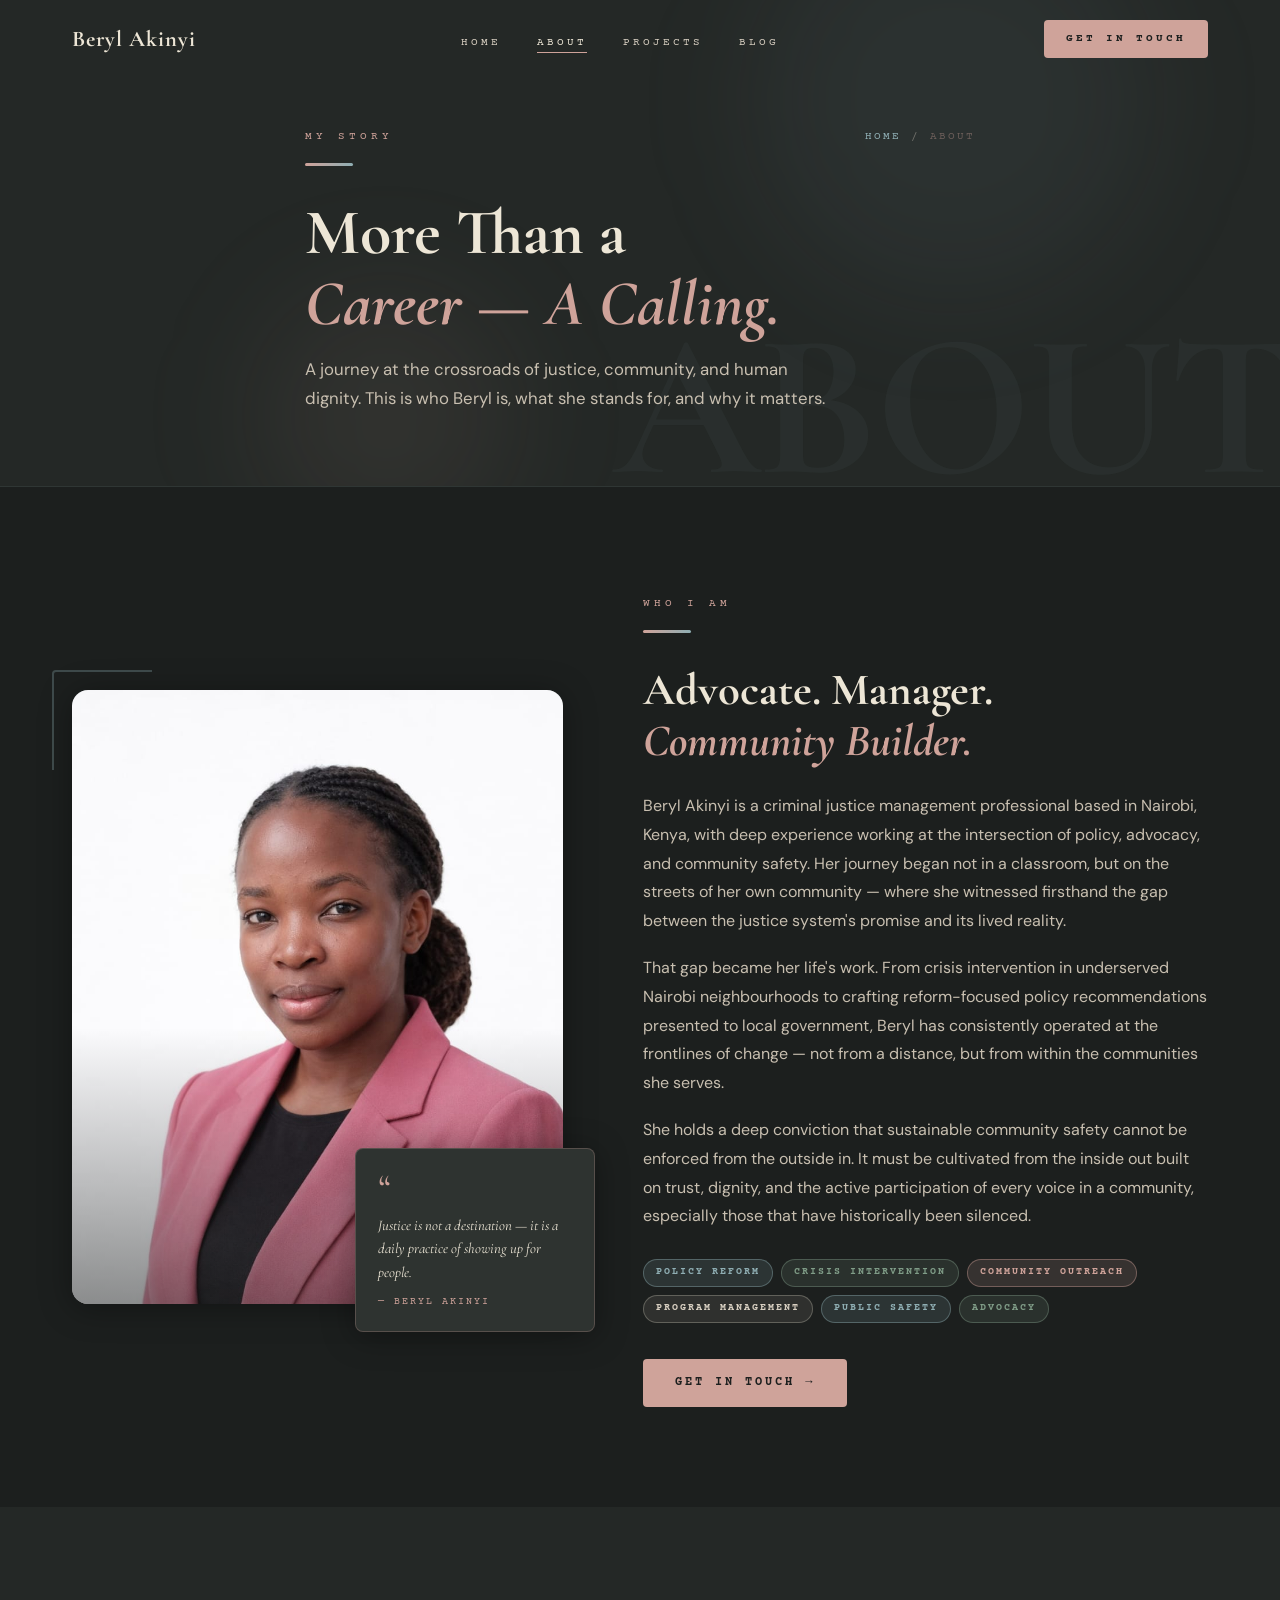
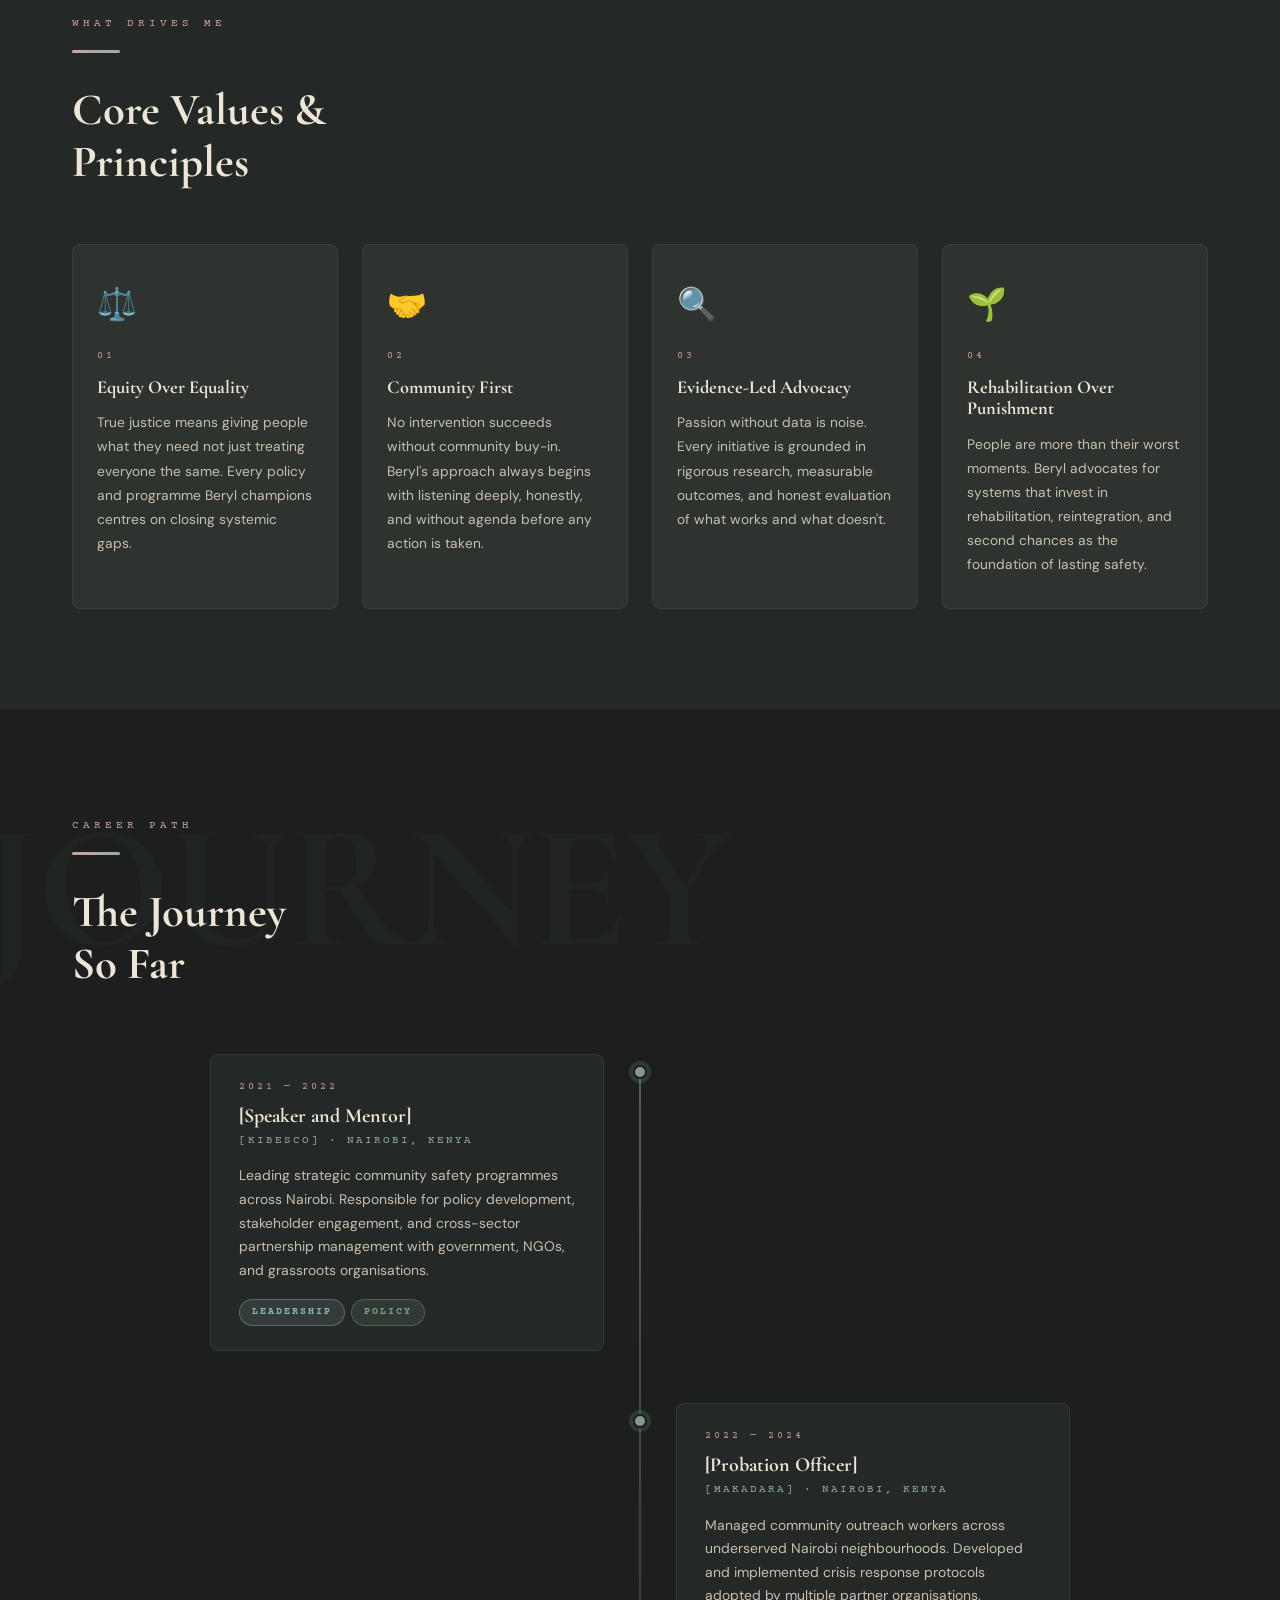
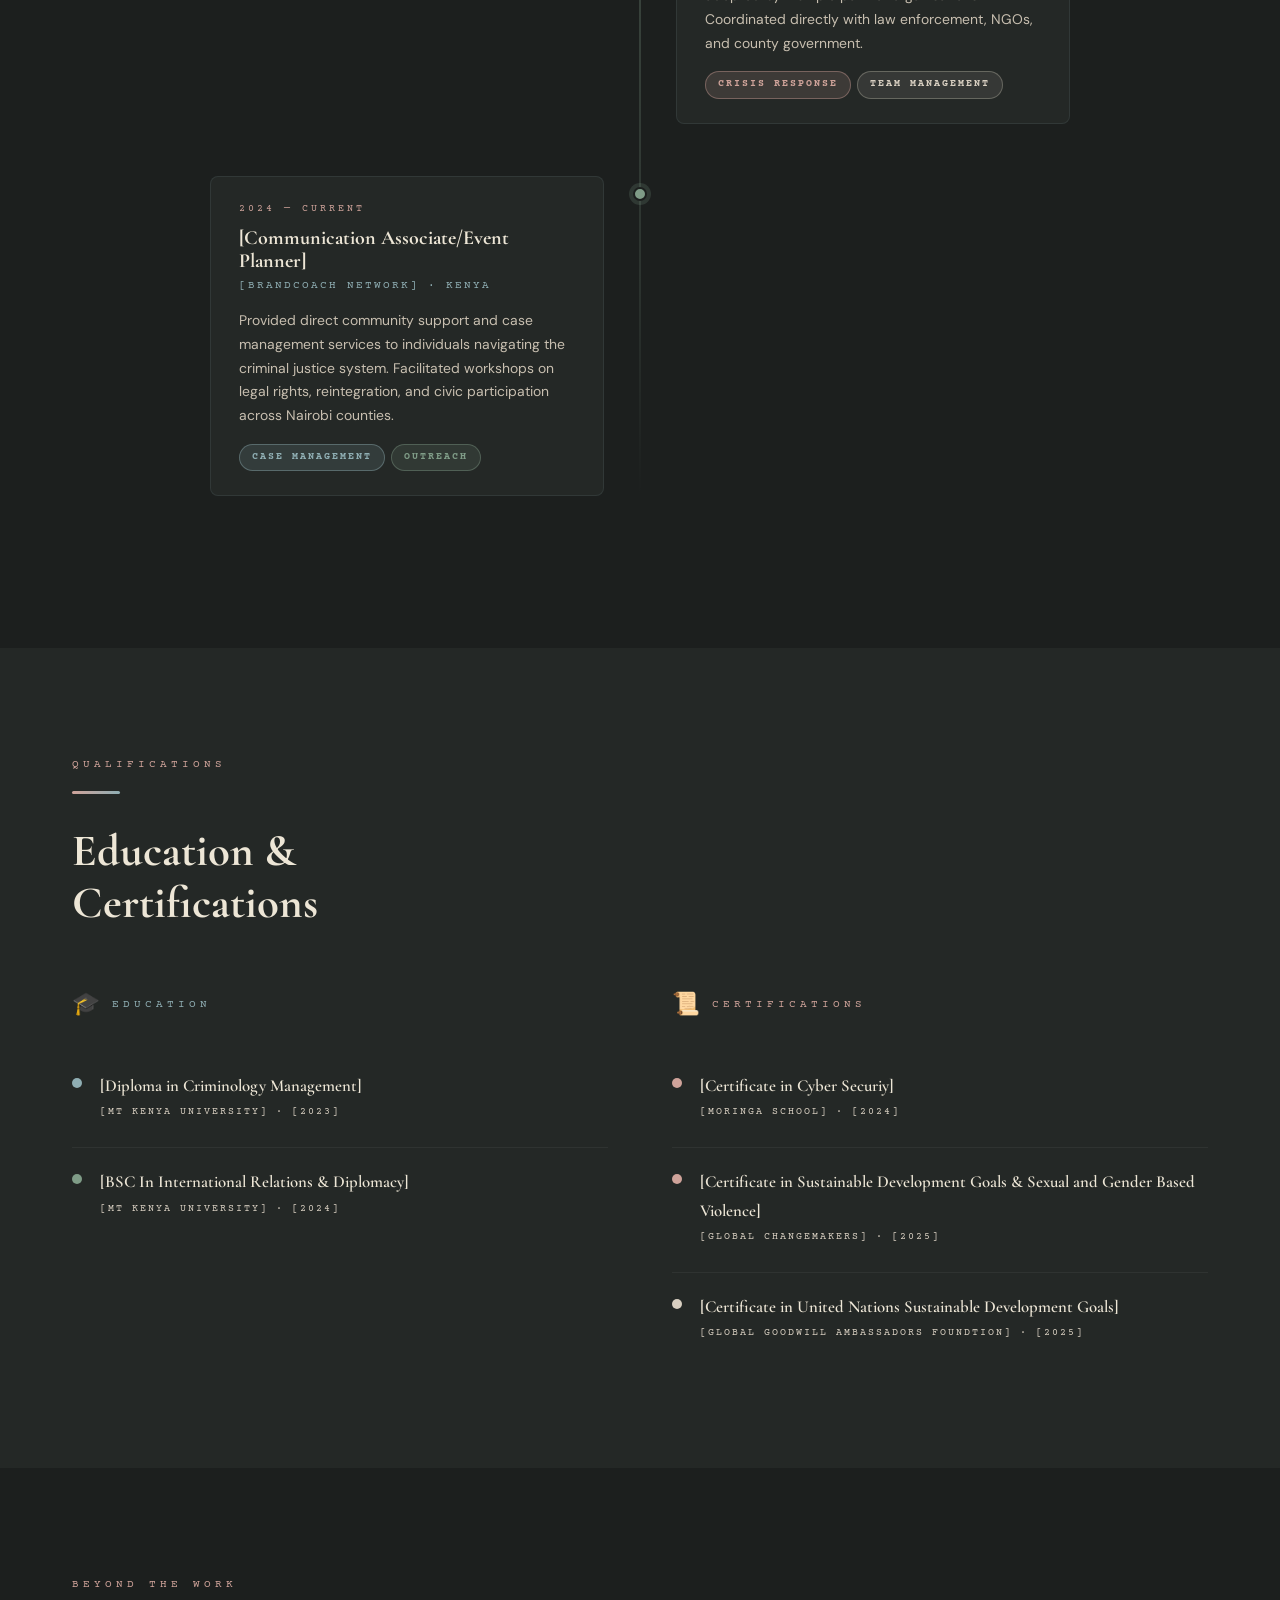
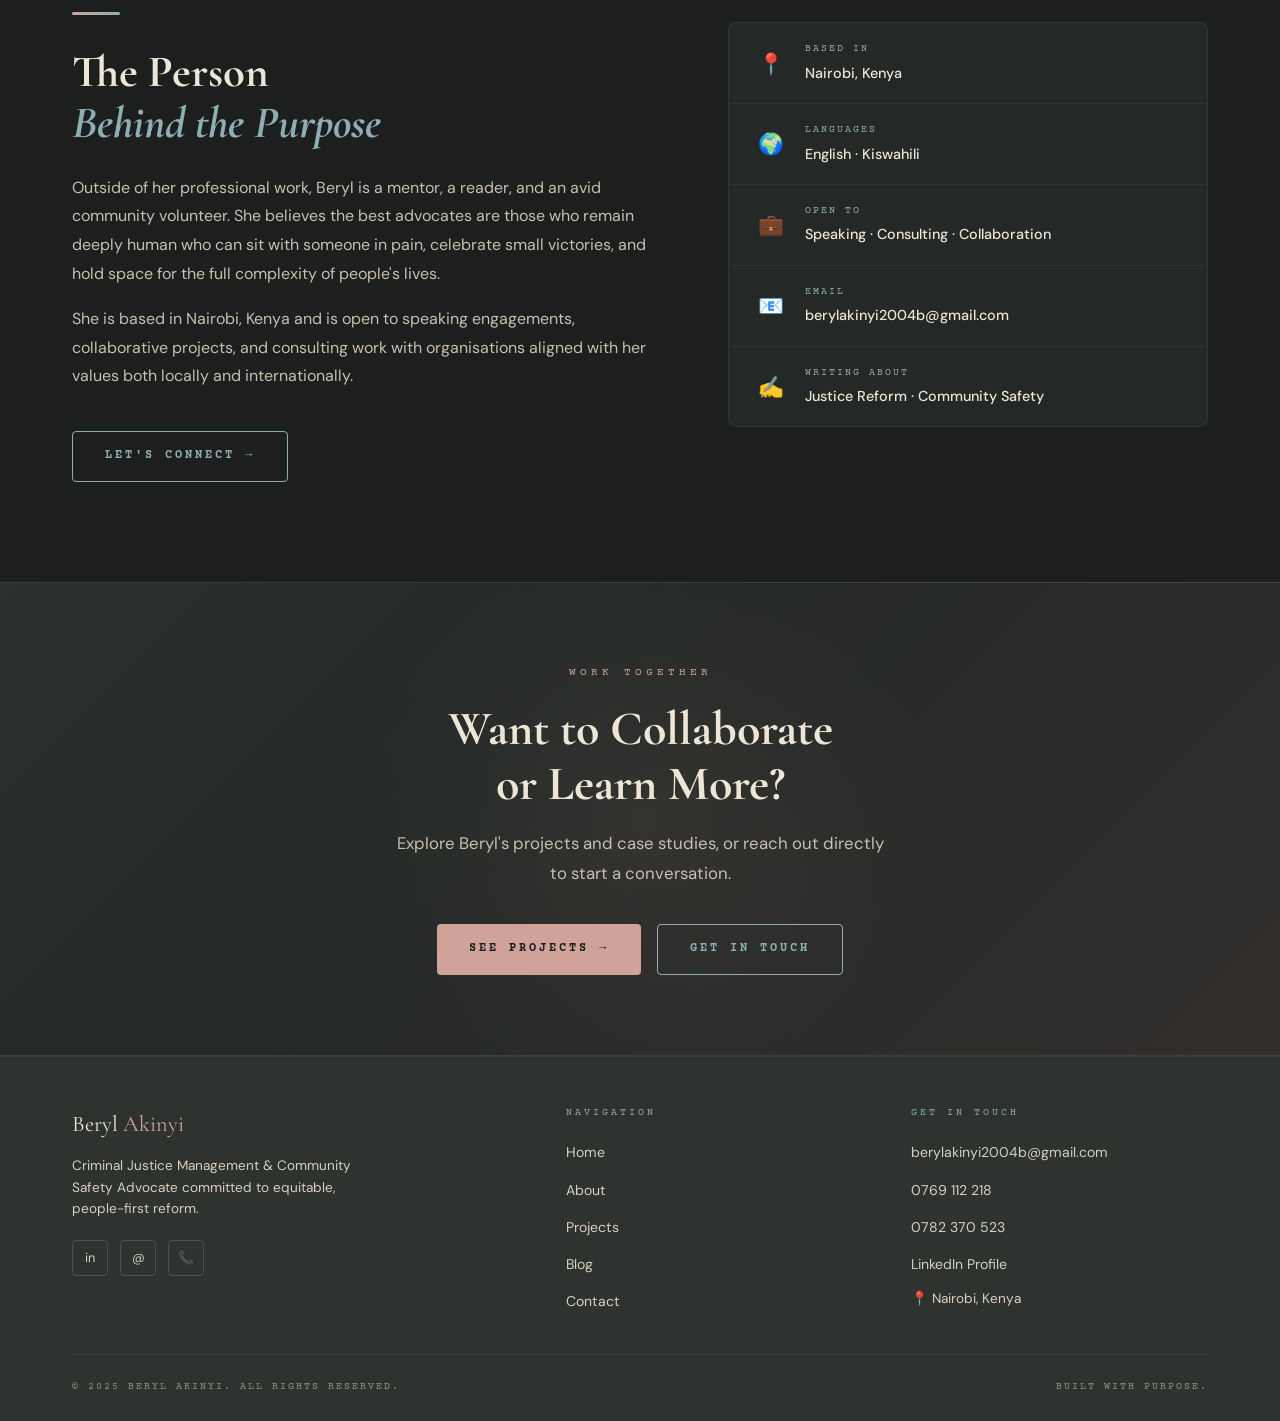
==== commit 22e6a61b: "Update about.html" ====
--- a/about.html
+++ b/about.html
@@ -80,7 +80,7 @@
           <h2>Advocate. Manager.<br/><em>Community Builder.</em></h2>
           <p>Beryl Akinyi is a criminal justice management professional based in Nairobi, Kenya, with deep experience working at the intersection of policy, advocacy, and community safety. Her journey began not in a classroom, but on the streets of her own community — where she witnessed firsthand the gap between the justice system's promise and its lived reality.</p>
           <p>That gap became her life's work. From crisis intervention in underserved Nairobi neighbourhoods to crafting reform-focused policy recommendations presented to local government, Beryl has consistently operated at the frontlines of change — not from a distance, but from within the communities she serves.</p>
-          <p>She holds a deep conviction that sustainable community safety cannot be enforced from the outside in. It must be cultivated from the inside out — built on trust, dignity, and the active participation of every voice in a community, especially those that have historically been silenced.</p>
+          <p>She holds a deep conviction that sustainable community safety cannot be enforced from the outside in. It must be cultivated from the inside out  built on trust, dignity, and the active participation of every voice in a community, especially those that have historically been silenced.</p>
           <div class="bio-intro__tags">
             <span class="badge badge--blue">Policy Reform</span>
             <span class="badge badge--sage">Crisis Intervention</span>
@@ -108,13 +108,13 @@
           <div class="value-card__icon">⚖️</div>
           <div class="value-card__num">01</div>
           <h3 class="value-card__title">Equity Over Equality</h3>
-          <p class="value-card__desc">True justice means giving people what they need — not just treating everyone the same. Every policy and programme Beryl champions centres on closing systemic gaps.</p>
+          <p class="value-card__desc">True justice means giving people what they need  not just treating everyone the same. Every policy and programme Beryl champions centres on closing systemic gaps.</p>
         </div>
         <div class="value-card reveal reveal--delay-1">
           <div class="value-card__icon">🤝</div>
           <div class="value-card__num">02</div>
           <h3 class="value-card__title">Community First</h3>
-          <p class="value-card__desc">No intervention succeeds without community buy-in. Beryl's approach always begins with listening — deeply, honestly, and without agenda — before any action is taken.</p>
+          <p class="value-card__desc">No intervention succeeds without community buy-in. Beryl's approach always begins with listening  deeply, honestly, and without agenda before any action is taken.</p>
         </div>
         <div class="value-card reveal reveal--delay-2">
           <div class="value-card__icon">🔍</div>
@@ -257,8 +257,8 @@
           <span class="label">Beyond the Work</span>
           <div class="section-divider"></div>
           <h2>The Person<br/><em>Behind the Purpose</em></h2>
-          <p>Outside of her professional work, Beryl is a mentor, a reader, and an avid community volunteer. She believes the best advocates are those who remain deeply human — who can sit with someone in pain, celebrate small victories, and hold space for the full complexity of people's lives.</p>
-          <p>She is based in Nairobi, Kenya and is open to speaking engagements, collaborative projects, and consulting work with organisations aligned with her values — both locally and internationally.</p>
+          <p>Outside of her professional work, Beryl is a mentor, a reader, and an avid community volunteer. She believes the best advocates are those who remain deeply human  who can sit with someone in pain, celebrate small victories, and hold space for the full complexity of people's lives.</p>
+          <p>She is based in Nairobi, Kenya and is open to speaking engagements, collaborative projects, and consulting work with organisations aligned with her values  both locally and internationally.</p>
           <a href="contact.html" class="btn btn--outline" style="margin-top:24px;">Let's Connect &rarr;</a>
         </div>
         <div class="personal-section__facts reveal reveal--delay-1">
@@ -323,7 +323,7 @@
       <div class="footer__inner">
         <div>
           <div class="footer__brand-name">Beryl <span style="color:var(--dusty-rose)">Akinyi</span></div>
-          <p class="footer__brand-tagline">Criminal Justice Management &amp; Community Safety Advocate — committed to equitable, people-first reform.</p>
+          <p class="footer__brand-tagline">Criminal Justice Management &amp; Community Safety Advocate committed to equitable, people-first reform.</p>
           <div class="footer__socials">
             <a href="https://linkedin.com/in/beryl-akinyi-a3930429b" target="_blank" rel="noopener" class="footer__social-link" aria-label="LinkedIn">in</a>
             <a href="mailto:berylakinyi2004b@gmail.com" class="footer__social-link" aria-label="Email">@</a>
@@ -360,4 +360,4 @@
 
   <script src="script.js"></script>
 </body>
-</html>+</html>
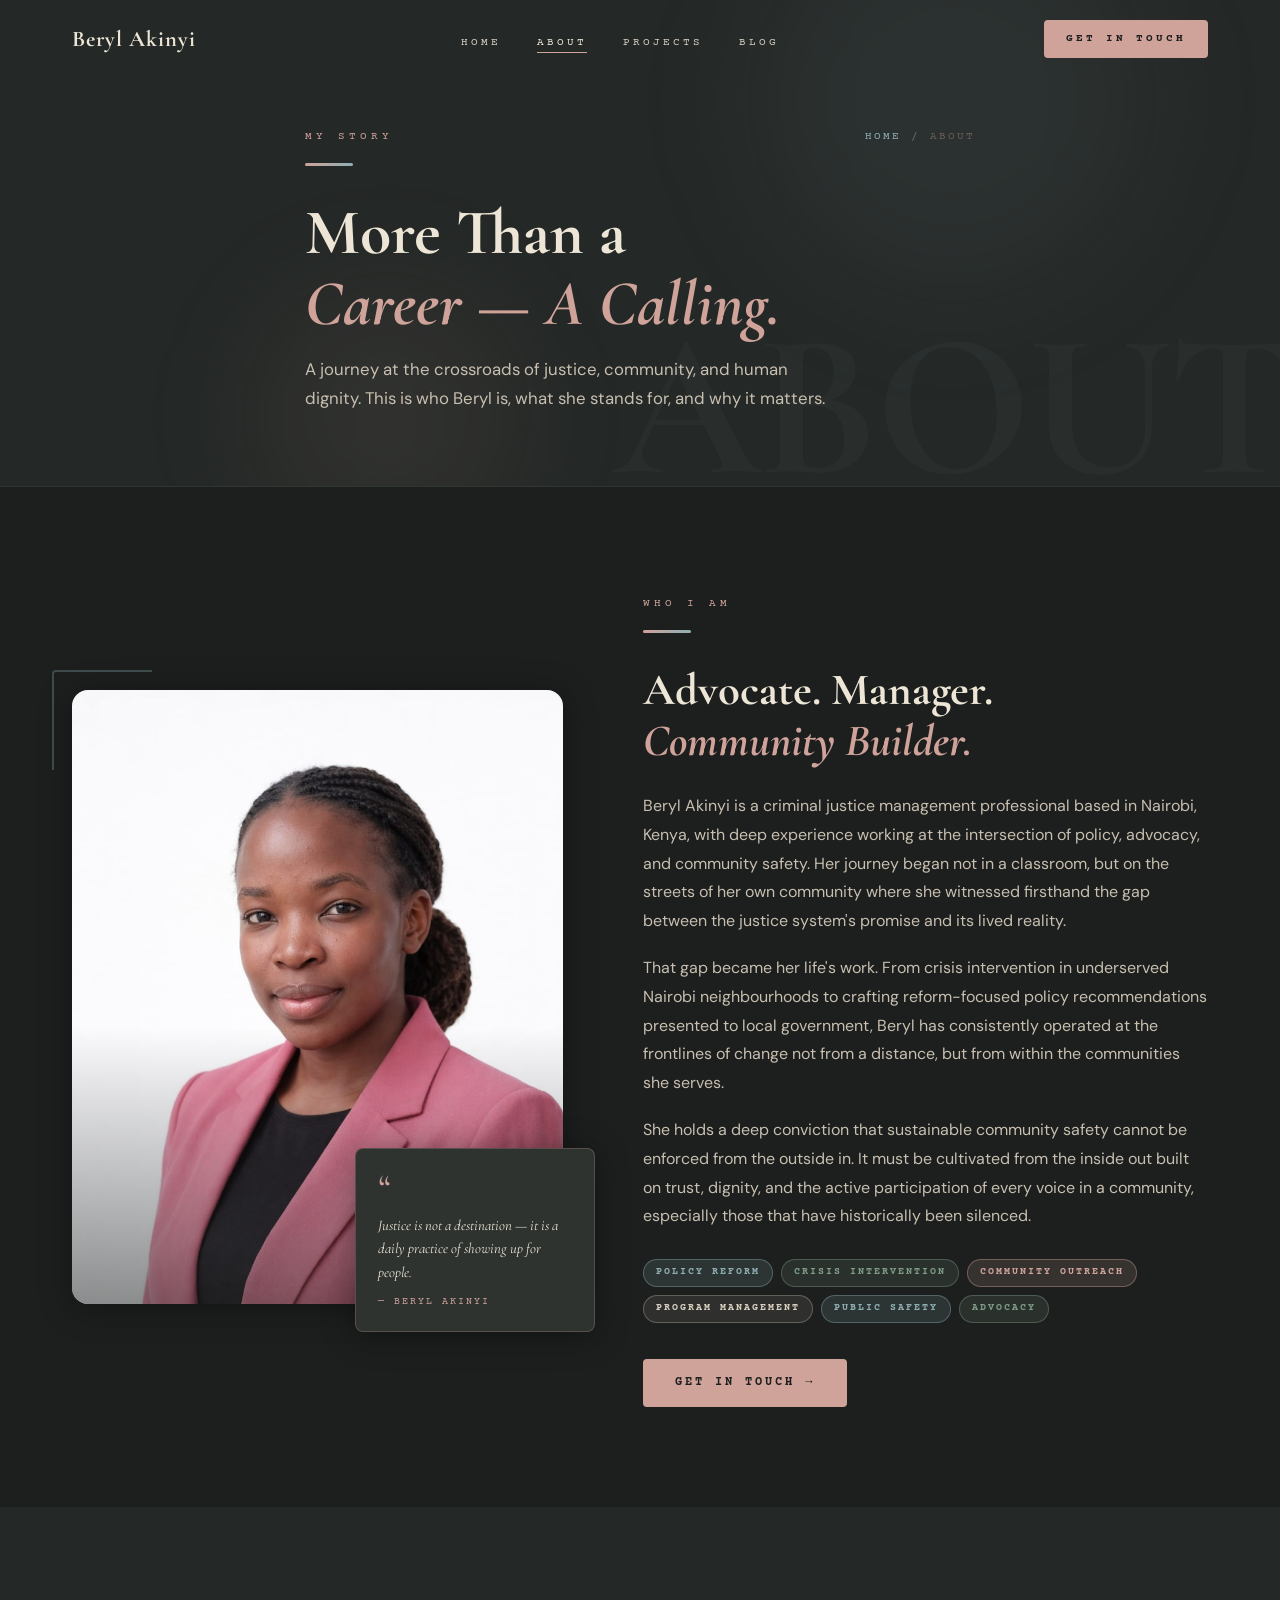
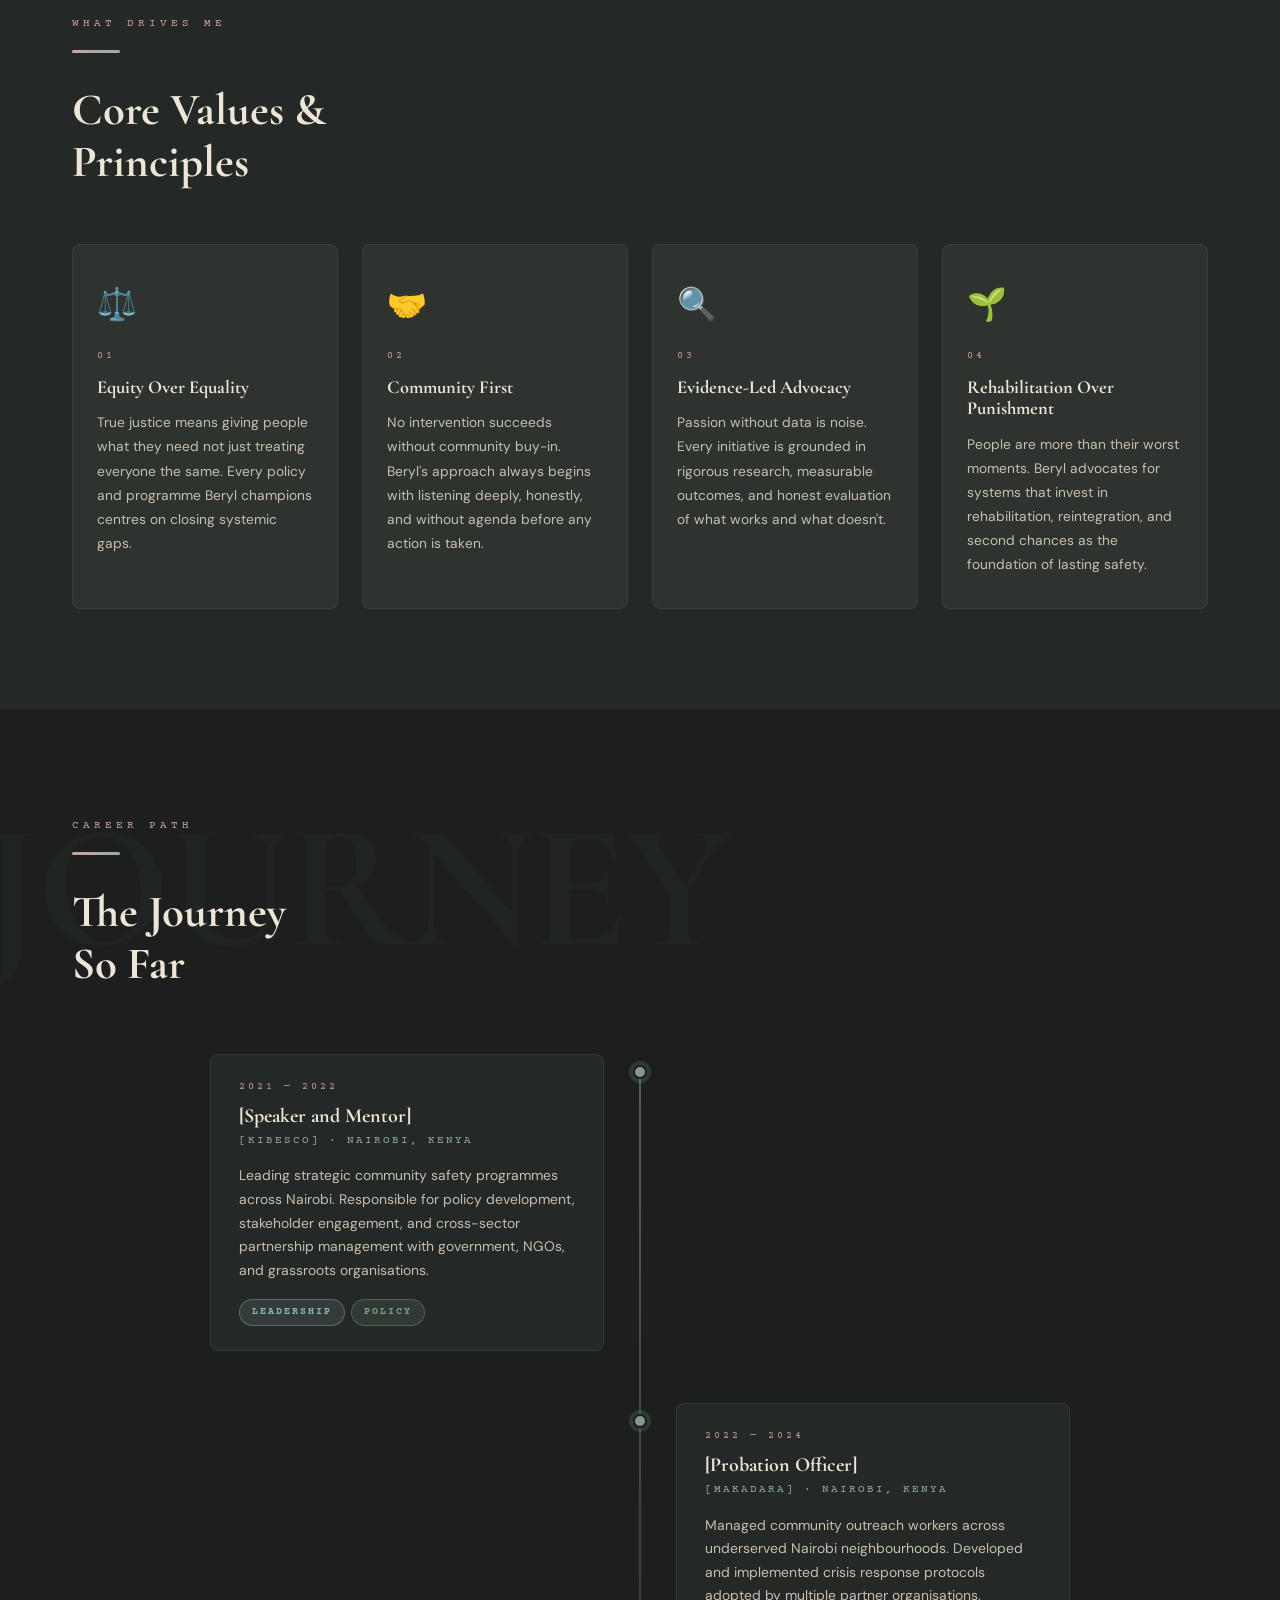
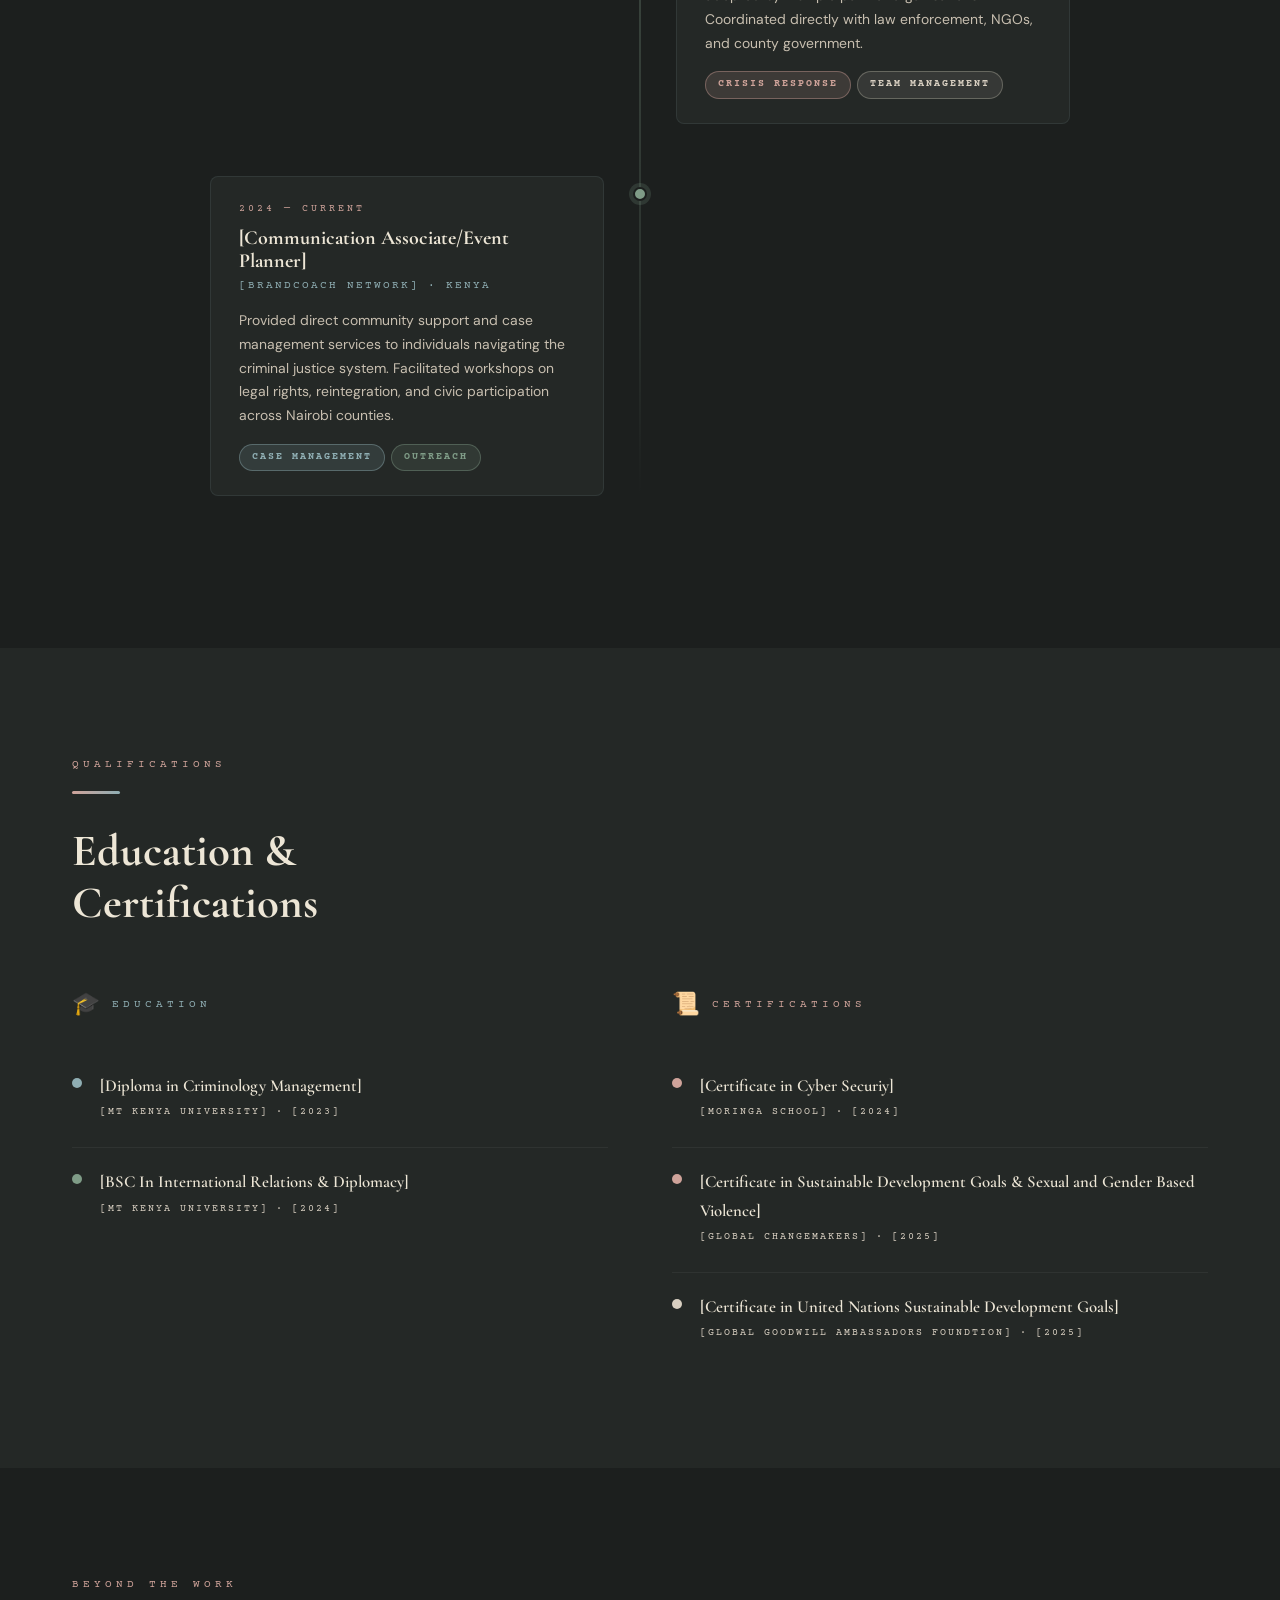
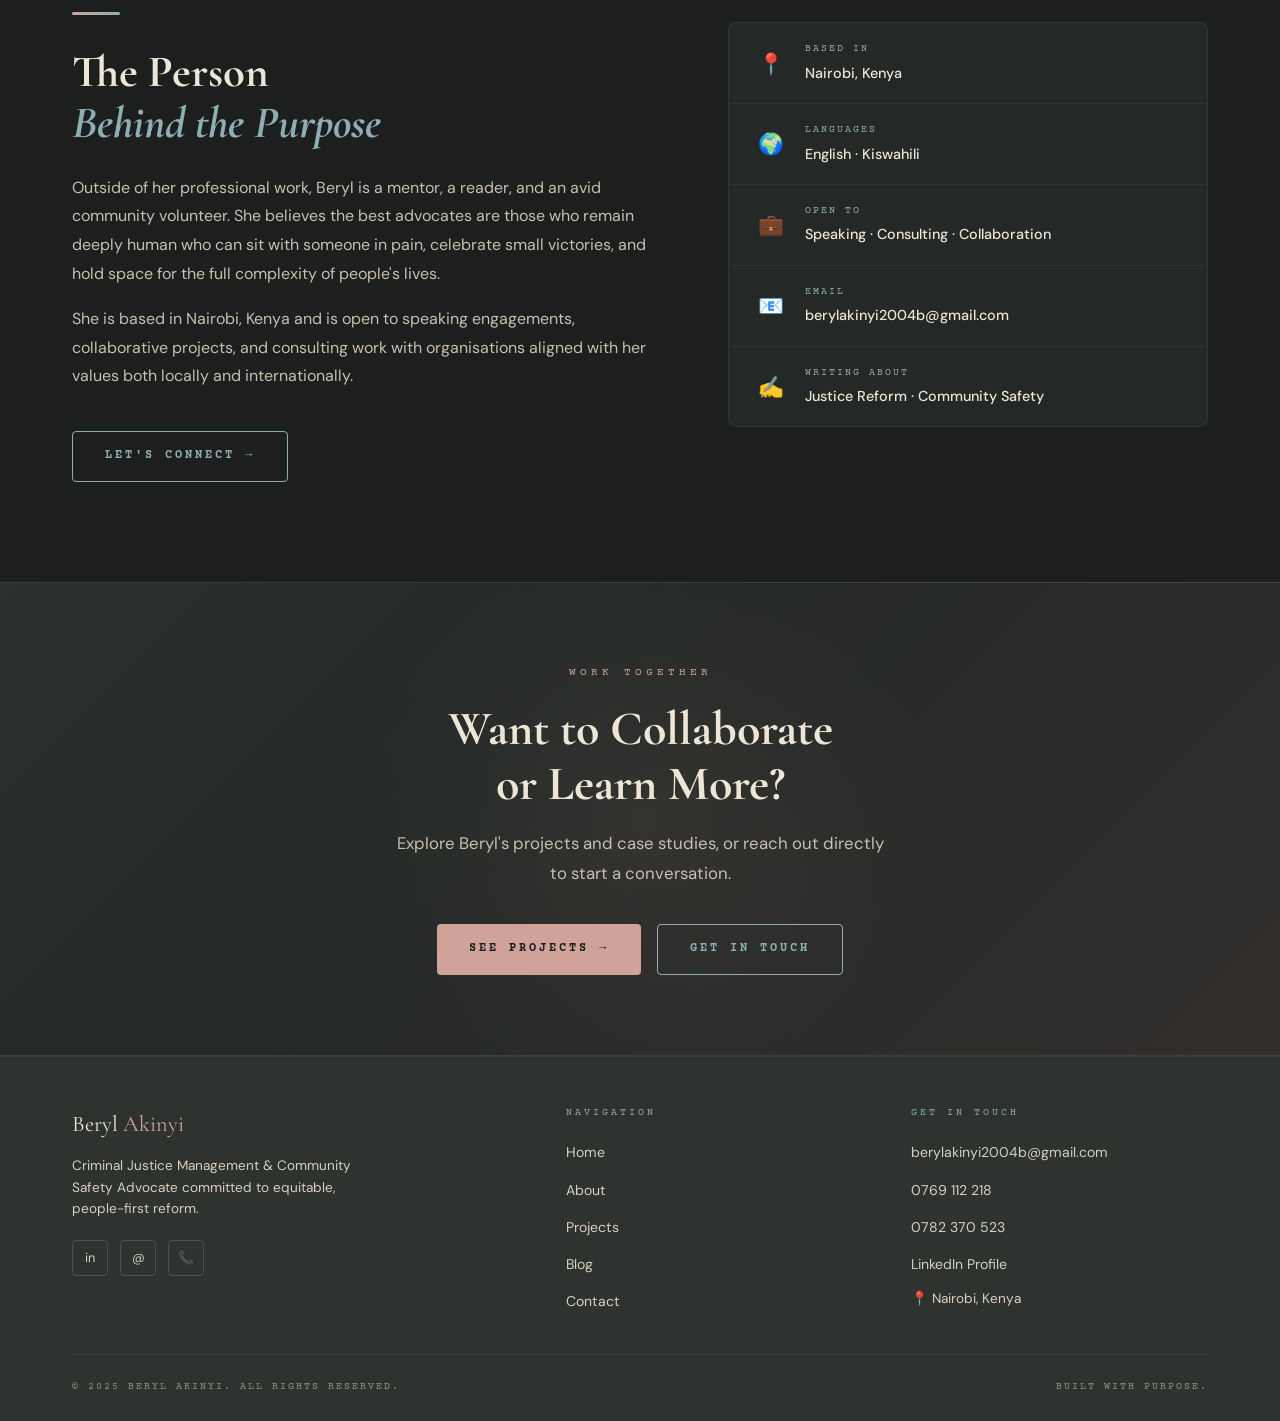
==== commit 0c5f34c7: "Update about.html" ====
--- a/about.html
+++ b/about.html
@@ -4,7 +4,7 @@
   <meta charset="UTF-8" />
   <meta name="viewport" content="width=device-width, initial-scale=1.0"/>
   <title>About — Beryl Akinyi | Criminal Justice & Community Safety Advocate</title>
-  <meta name="description" content="Learn about Beryl Akinyi — her story, mission, values, career journey, and dedication to criminal justice reform and community safety in Kenya."/>
+  <meta name="description" content="Learn about Beryl Akinyi  her story, mission, values, career journey, and dedication to criminal justice reform and community safety in Kenya."/>
   <link rel="stylesheet" href="style.css" />
   <link rel="stylesheet" href="about.css" />
 </head>
@@ -78,8 +78,8 @@
           <span class="label">Who I Am</span>
           <div class="section-divider"></div>
           <h2>Advocate. Manager.<br/><em>Community Builder.</em></h2>
-          <p>Beryl Akinyi is a criminal justice management professional based in Nairobi, Kenya, with deep experience working at the intersection of policy, advocacy, and community safety. Her journey began not in a classroom, but on the streets of her own community — where she witnessed firsthand the gap between the justice system's promise and its lived reality.</p>
-          <p>That gap became her life's work. From crisis intervention in underserved Nairobi neighbourhoods to crafting reform-focused policy recommendations presented to local government, Beryl has consistently operated at the frontlines of change — not from a distance, but from within the communities she serves.</p>
+          <p>Beryl Akinyi is a criminal justice management professional based in Nairobi, Kenya, with deep experience working at the intersection of policy, advocacy, and community safety. Her journey began not in a classroom, but on the streets of her own community  where she witnessed firsthand the gap between the justice system's promise and its lived reality.</p>
+          <p>That gap became her life's work. From crisis intervention in underserved Nairobi neighbourhoods to crafting reform-focused policy recommendations presented to local government, Beryl has consistently operated at the frontlines of change  not from a distance, but from within the communities she serves.</p>
           <p>She holds a deep conviction that sustainable community safety cannot be enforced from the outside in. It must be cultivated from the inside out  built on trust, dignity, and the active participation of every voice in a community, especially those that have historically been silenced.</p>
           <div class="bio-intro__tags">
             <span class="badge badge--blue">Policy Reform</span>
